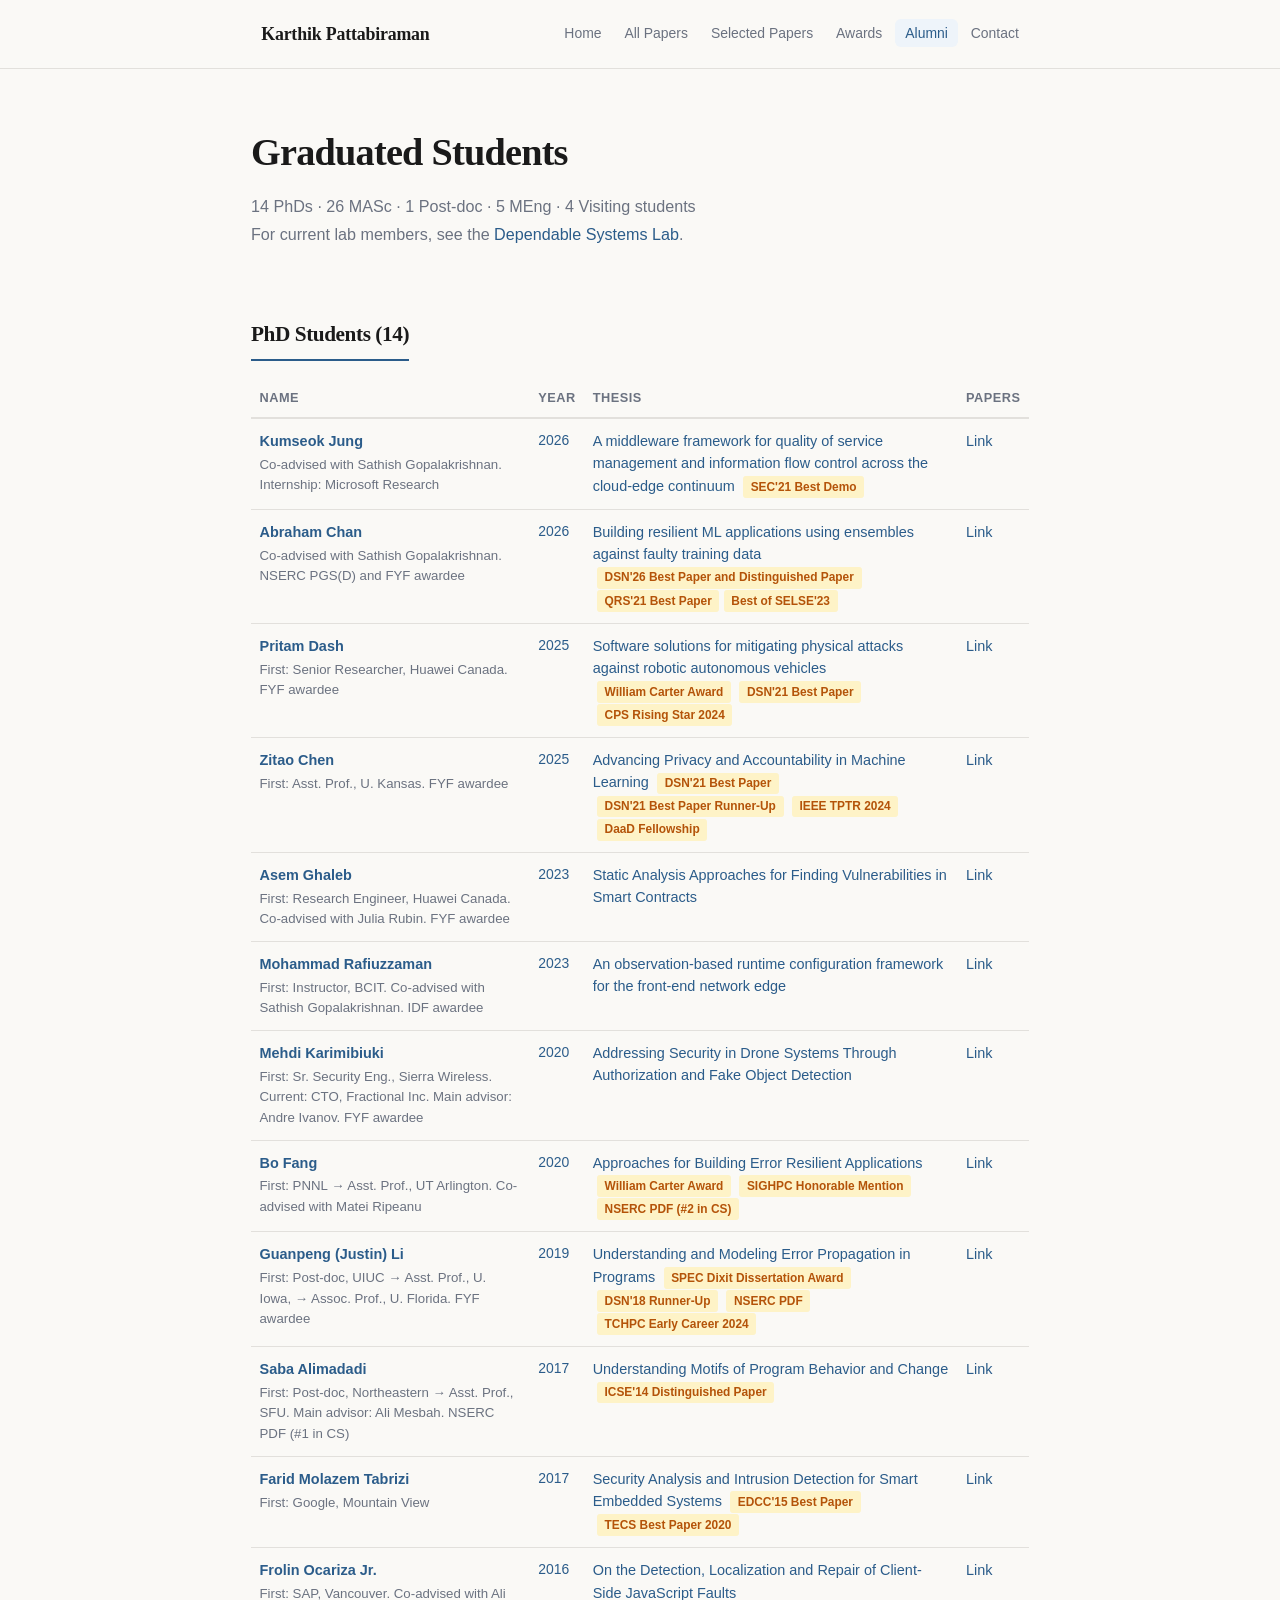
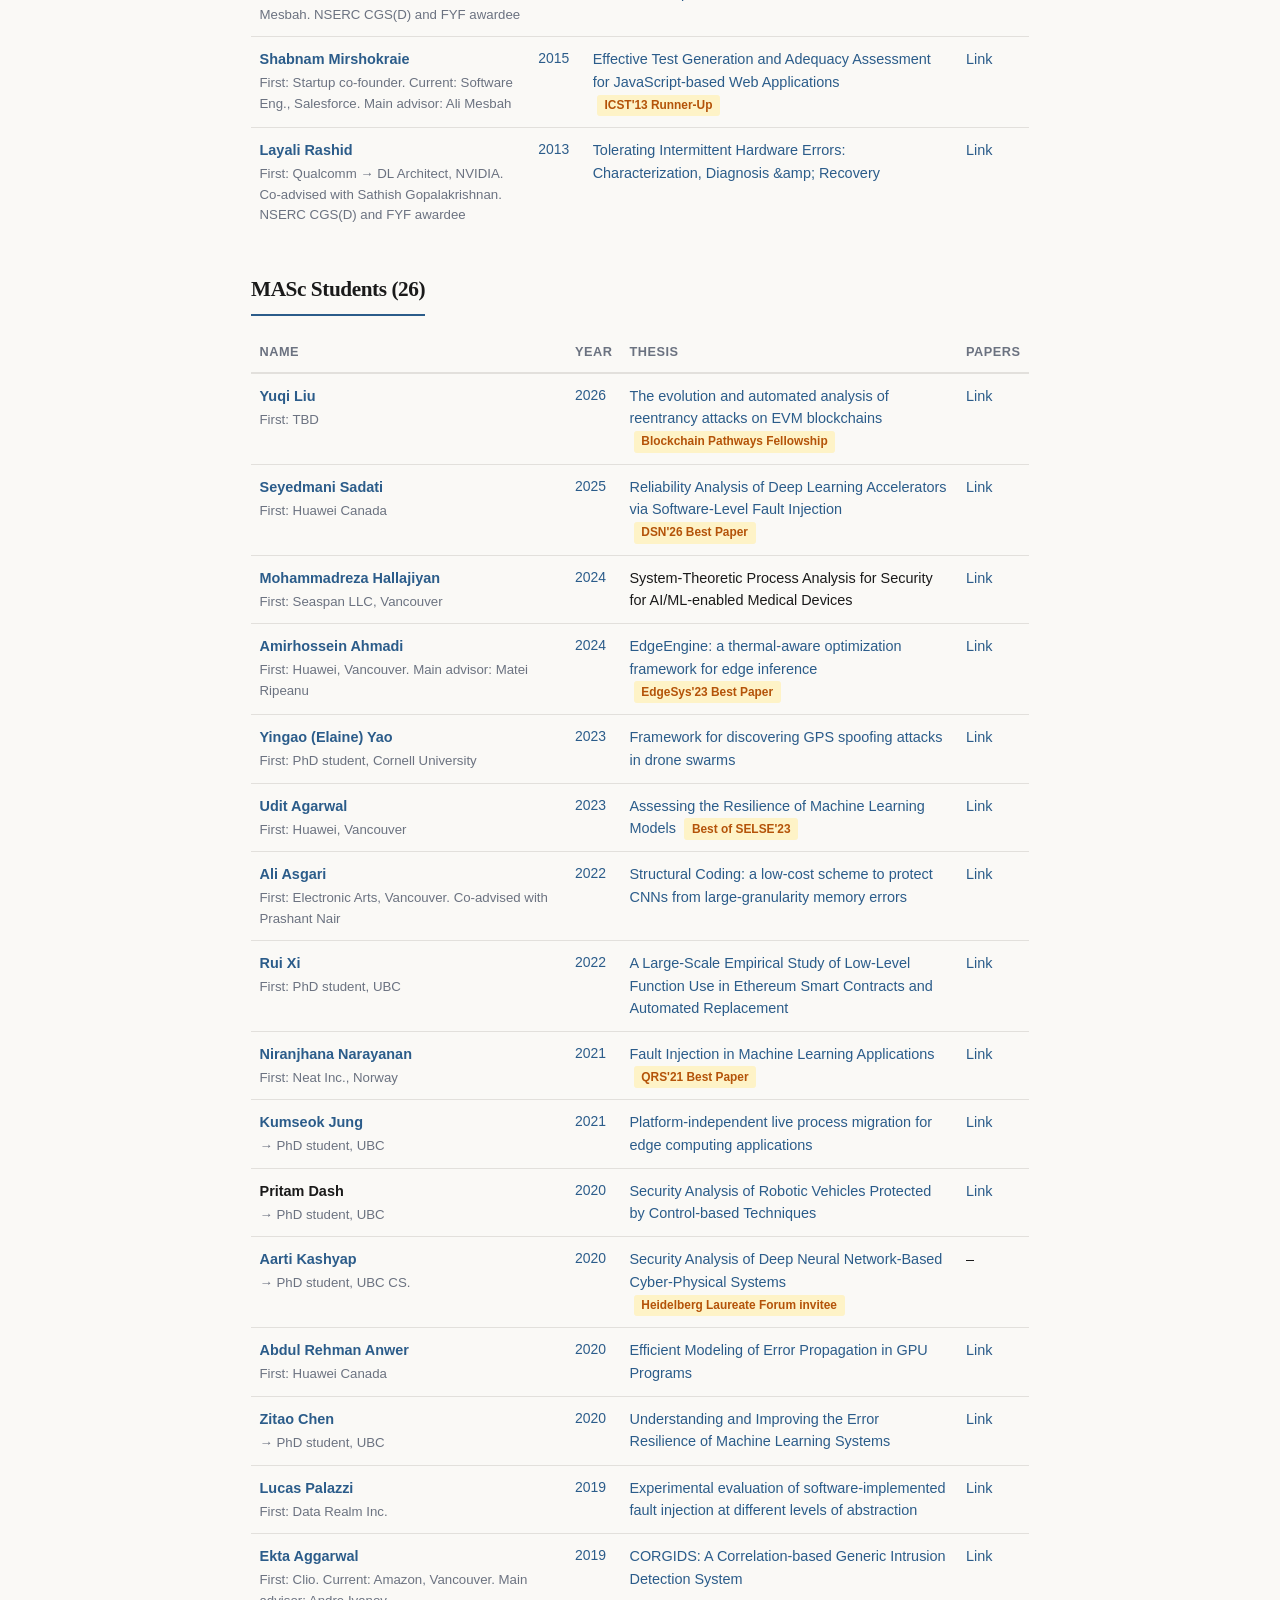
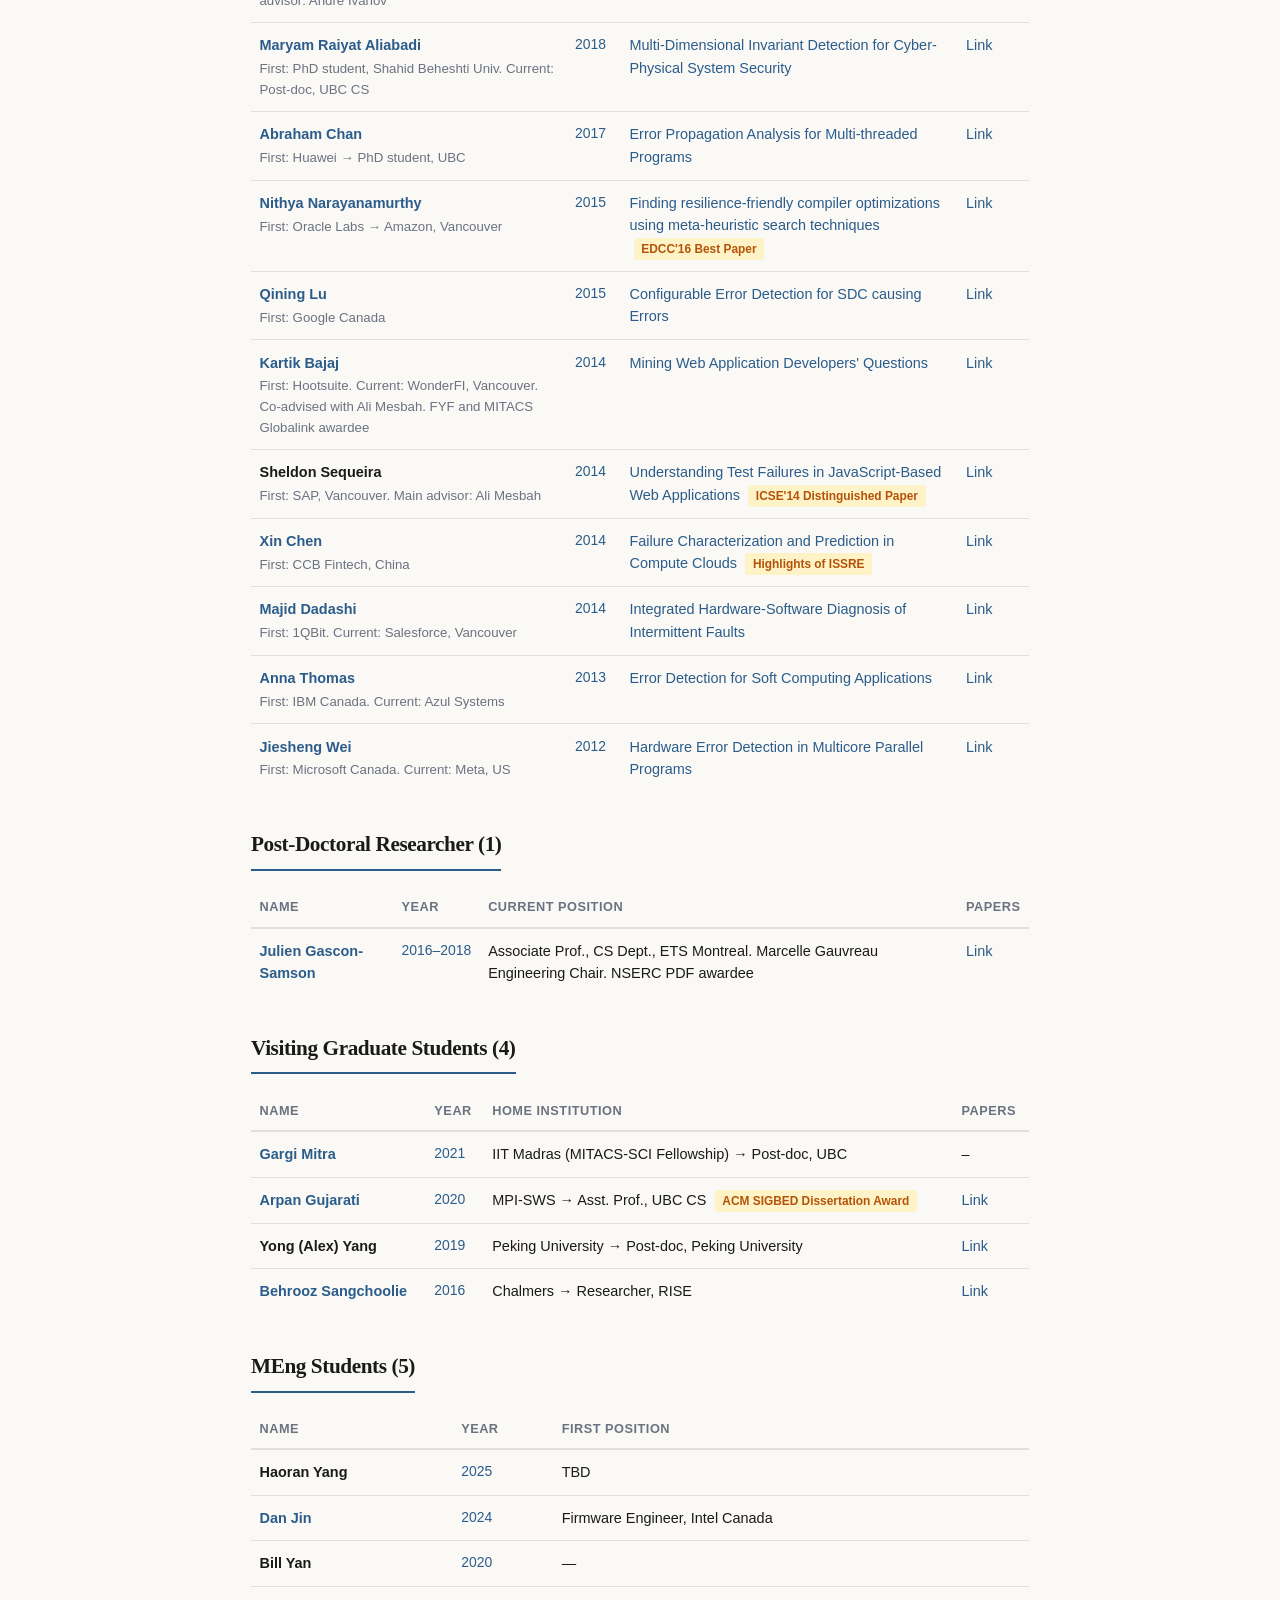
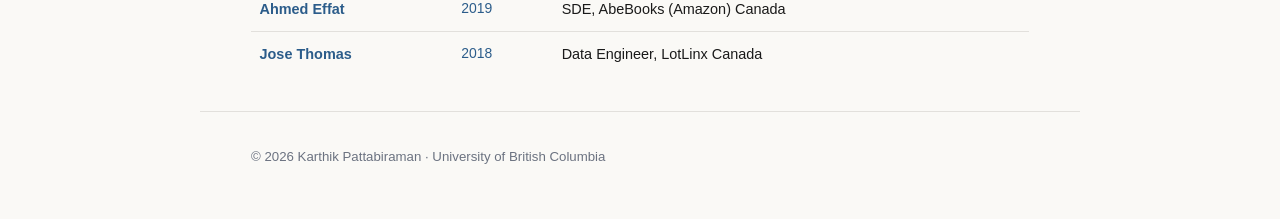
==== alumni.html @ e3fe1900 "Added DSN'26 distinguished paper award" ====
<!DOCTYPE html>

<html lang="en">
<head><meta http-equiv="Content-Type" content="text/html; charset=UTF-8">
<meta name="viewport" content="width=device-width, initial-scale=1.0">
<title>Alumni — Karthik Pattabiraman</title>
<link rel="preconnect" href="https://fonts.googleapis.com/">
<link rel="preconnect" href="https://fonts.gstatic.com/" crossorigin="">
<link href="./publications_files/css2" rel="stylesheet">
<link rel="stylesheet" href="./publications_files/style.css">
</head>

<body>

<nav>
  <div class="nav-inner">
    <a href="index.html" class="nav-name">Karthik Pattabiraman</a>
    <ul>
      <li><a href="index.html">Home</a></li>
      <li><a href="publications.html">All Papers</a></li>
      <li><a href="selected-papers.html">Selected Papers</a></li>
      <li><a href="awards.html">Awards</a></li>
      <li><a href="alumni.html" class="active">Alumni</a></li>
      <li><a href="index.html#contact">Contact</a></li>
    </ul>
  </div>
</nav>

<section>
  <h1 class="page-title">Graduated Students</h1>
  <p class="page-subtitle">
    14 PhDs &middot; 26 MASc &middot; 1 Post-doc &middot; 5 MEng &middot; 4 Visiting students<br>
    For current lab members, see the <a href="https://blogs.ubc.ca/dependablesystemslab/people/">Dependable Systems Lab</a>.
  </p>

  <h2 class="sub-section-title">PhD Students (14)</h2>
  <table class="alumni-table">
    <thead><tr><th>Name</th><th>Year</th><th>Thesis</th><th>Papers</th></tr></thead>
    <tbody>
      <tr><td><span class="alumni-name"><a href="https://jungkumseok.com/">Kumseok Jung</a></span><div class="first-pos">Co-advised with Sathish Gopalakrishnan. Internship: Microsoft Research</div></td><td class="degree-cell">2026</td><td> <a href="https://open.library.ubc.ca/soa/cIRcle/collections/ubctheses/24/items/1.0451974">A middleware framework for quality of service management and information flow control across the cloud-edge continuum</a> <span class="award-badge">SEC'21 Best Demo</span> </td><td><a href="https://blogs.ubc.ca/dependablesystemslab/tag/kumseok/">Link</a></td></tr>
      <tr><td><span class="alumni-name"><a href="https://people.ece.ubc.ca/abrahamc/">Abraham Chan</a></span><div class="first-pos">Co-advised with Sathish Gopalakrishnan. NSERC PGS(D) and FYF awardee</div></td><td class="degree-cell">2026</td><td><a href="https://open.library.ubc.ca/soa/cIRcle/collections/ubctheses/24/items/1.0451918">Building resilient ML applications using ensembles against faulty training data</a> <span class="award-badge">DSN'26 Best Paper and Distinguished Paper</span><span class="award-badge">QRS'21 Best Paper</span><span class="award-badge">Best of SELSE'23</span></td><td><a href="https://blogs.ubc.ca/dependablesystemslab/tag/abraham/">Link</a></td></tr>
      <tr><td><span class="alumni-name"><a href="https://dashpritam.github.io/">Pritam Dash</a></span><div class="first-pos">First: Senior Researcher, Huawei Canada. FYF awardee</div></td><td class="degree-cell">2025</td><td><a href="https://open.library.ubc.ca/soa/cIRcle/collections/ubctheses/24/items/1.0450872">Software solutions for mitigating physical attacks against robotic autonomous vehicles</a> <span class="award-badge">William Carter Award</span> <span class="award-badge">DSN'21 Best Paper</span> <span class="award-badge">CPS Rising Star 2024</span></td><td><a href="https://blogs.ubc.ca/dependablesystemslab/tag/pritam/">Link</a></td></tr>
      <tr><td><span class="alumni-name"><a href="https://people.ece.ubc.ca/zitaoc/">Zitao Chen</a></span><div class="first-pos">First: Asst. Prof., U. Kansas. FYF awardee</div></td><td class="degree-cell">2025</td><td><a href="https://open.library.ubc.ca/soa/cIRcle/collections/ubctheses/24/items/1.0450322">Advancing Privacy and Accountability in Machine Learning</a> <span class="award-badge">DSN'21 Best Paper</span><span class="award-badge">DSN'21 Best Paper Runner-Up</span> <span class="award-badge">IEEE TPTR 2024</span> <span class="award-badge">DaaD Fellowship</span></td><td><a href="https://blogs.ubc.ca/dependablesystemslab/tag/zitao/">Link</a></td></tr>
      <tr><td><span class="alumni-name"><a href="https://www.asemghaleb.com/">Asem Ghaleb</a></span><div class="first-pos">First: Research Engineer, Huawei Canada. Co-advised with Julia Rubin. FYF awardee</div></td><td class="degree-cell">2023</td><td><a href="http://hdl.handle.net/2429/85462">Static Analysis Approaches for Finding Vulnerabilities in Smart Contracts</a></td><td><a href="https://blogs.ubc.ca/dependablesystemslab/tag/asem/">Link</a></td></tr>
      <tr><td><span class="alumni-name"><a href="https://www.linkedin.com/in/rafiuzzaman-06/">Mohammad Rafiuzzaman</a></span><div class="first-pos">First: Instructor, BCIT. Co-advised with Sathish Gopalakrishnan. IDF awardee</div></td><td class="degree-cell">2023</td><td><a href="http://hdl.handle.net/2429/84236">An observation-based runtime configuration framework for the front-end network edge</a></td><td><a href="https://blogs.ubc.ca/dependablesystemslab/tag/rafi/">Link</a></td></tr>
      <tr><td><span class="alumni-name"><a href="https://blogs.ubc.ca/mehdi/">Mehdi Karimibiuki</a></span><div class="first-pos">First: Sr. Security Eng., Sierra Wireless. Current: CTO, Fractional Inc. Main advisor: Andre Ivanov. FYF awardee</div></td><td class="degree-cell">2020</td><td><a href="http://hdl.handle.net/2429/74291">Addressing Security in Drone Systems Through Authorization and Fake Object Detection</a></td><td><a href="https://blogs.ubc.ca/dependablesystemslab/tag/mehdi/">Link</a></td></tr>
      <tr><td><span class="alumni-name"><a href="https://flyree.github.io/">Bo Fang</a></span><div class="first-pos">First: PNNL &rarr; Asst. Prof., UT Arlington. Co-advised with Matei Ripeanu</div></td><td class="degree-cell">2020</td><td><a href="http://hdl.handle.net/2429/73711">Approaches for Building Error Resilient Applications</a> <span class="award-badge">William Carter Award</span> <span class="award-badge">SIGHPC Honorable Mention</span> <span class="award-badge">NSERC PDF (#2 in CS)</span></td><td><a href="https://blogs.ubc.ca/dependablesystemslab/tag/Bo/">Link</a></td></tr>
      <tr><td><span class="alumni-name"><a href="https://www.ece.ufl.edu/people/faculty/guanpeng-li/">Guanpeng (Justin) Li</a></span><div class="first-pos">First: Post-doc, UIUC &rarr; Asst. Prof., U. Iowa, &rarr; Assoc. Prof., U. Florida. FYF awardee</div></td><td class="degree-cell">2019</td><td><a href="https://open.library.ubc.ca/cIRcle/collections/ubctheses/24/items/1.0376650">Understanding and Modeling Error Propagation in Programs</a> <span class="award-badge">SPEC Dixit Dissertation Award</span> <span class="award-badge">DSN'18 Runner-Up</span> <span class="award-badge">NSERC PDF</span> <span class="award-badge">TCHPC Early Career 2024</span></td><td><a href="https://blogs.ubc.ca/dependablesystemslab/tag/justin/">Link</a></td></tr>
      <tr><td><span class="alumni-name"><a href="https://www.sfu.ca/computing/people/faculty/sabaalimadadi.html">Saba Alimadadi</a></span><div class="first-pos">First: Post-doc, Northeastern &rarr; Asst. Prof., SFU. Main advisor: Ali Mesbah. NSERC PDF (#1 in CS)</div></td><td class="degree-cell">2017</td><td><a href="https://open.library.ubc.ca/cIRcle/collections/ubctheses/24/items/1.0357369">Understanding Motifs of Program Behavior and Change</a> <span class="award-badge">ICSE'14 Distinguished Paper</span></td><td><a href="https://blogs.ubc.ca/dependablesystemslab/tag/Saba/">Link</a></td></tr>
      <tr><td><span class="alumni-name"><a href="http://www.ece.ubc.ca/~faridm/">Farid Molazem Tabrizi</a></span><div class="first-pos">First: Google, Mountain View</div></td><td class="degree-cell">2017</td><td><a href="https://open.library.ubc.ca/cIRcle/collections/ubctheses/24/items/1.0357148">Security Analysis and Intrusion Detection for Smart Embedded Systems</a> <span class="award-badge">EDCC'15 Best Paper</span> <span class="award-badge">TECS Best Paper 2020</span></td><td><a href="https://blogs.ubc.ca/dependablesystemslab/tag/Farid/">Link</a></td></tr>
      <tr><td><span class="alumni-name"><a href="http://www.ece.ubc.ca/~frolino/">Frolin Ocariza Jr.</a></span><div class="first-pos">First: SAP, Vancouver. Co-advised with Ali Mesbah. NSERC CGS(D) and FYF awardee</div></td><td class="degree-cell">2016</td><td><a href="https://open.library.ubc.ca/cIRcle/collections/ubctheses/24/items/1.0319058">On the Detection, Localization and Repair of Client-Side JavaScript Faults</a></td><td><a href="https://blogs.ubc.ca/dependablesystemslab/tag/Frolin/">Link</a></td></tr>
      <tr><td><span class="alumni-name"><a href="http://www.ece.ubc.ca/~shabnamm/">Shabnam Mirshokraie</a></span><div class="first-pos">First: Startup co-founder. Current: Software Eng., Salesforce. Main advisor: Ali Mesbah</div></td><td class="degree-cell">2015</td><td><a href="https://open.library.ubc.ca/cIRcle/collections/ubctheses/24/items/1.0167728">Effective Test Generation and Adequacy Assessment for JavaScript-based Web Applications</a> <span class="award-badge">ICST'13 Runner-Up</span></td><td><a href="https://blogs.ubc.ca/dependablesystemslab/tag/Shabnam/">Link</a></td></tr>
      <tr><td><span class="alumni-name"><a href="https://blogs.ubc.ca/lrashid/">Layali Rashid</a></span><div class="first-pos">First: Qualcomm &rarr; DL Architect, NVIDIA. Co-advised with Sathish Gopalakrishnan. NSERC CGS(D) and FYF awardee</div></td><td class="degree-cell">2013</td><td><a href="https://circle.ubc.ca/handle/2429/44307">Tolerating Intermittent Hardware Errors: Characterization, Diagnosis &amp;amp; Recovery</a></td><td><a href="https://blogs.ubc.ca/dependablesystemslab/tag/layali/">Link</a></td></tr>
    </tbody>
  </table>

  <h2 class="sub-section-title">MASc Students (26)</h2>
  <table class="alumni-table">
    <thead><tr><th>Name</th><th>Year</th><th>Thesis</th><th>Papers</th></tr></thead>
    <tbody>
      <tr><td><span class="alumni-name"><a href="https://ca.linkedin.com/in/yuqiliu617">Yuqi Liu</a></span><div class="first-pos">First: TBD</div></td><td class="degree-cell">2026</td><td><a href="https://open.library.ubc.ca/soa/cIRcle/collections/ubctheses/24/items/1.0452078">The evolution and automated analysis of reentrancy attacks on EVM blockchains</a><span class="award-badge">Blockchain Pathways Fellowship</span></td> <td><a href="https://blogs.ubc.ca/dependablesystemslab/tag/yuqi/">Link</a></td></tr>
      <tr><td><span class="alumni-name"><a href="https://www.linkedin.com/in/mani-sadati/">Seyedmani Sadati</a></span><div class="first-pos">First: Huawei Canada</div></td><td class="degree-cell">2025</td><td><a href="https://open.library.ubc.ca/soa/cIRcle/collections/ubctheses/24/items/1.0451035">Reliability Analysis of Deep Learning Accelerators via Software-Level Fault Injection</a><span class="award-badge">DSN'26 Best Paper</span></td><td><a href="https://blogs.ubc.ca/dependablesystemslab/tag/mani/">Link</a></td></tr>
      <tr><td><span class="alumni-name"><a href="https://people.ece.ubc.ca/hallaj/">Mohammadreza Hallajiyan</a></span><div class="first-pos">First: Seaspan LLC, Vancouver</div></td><td class="degree-cell">2024</td><td>System-Theoretic Process Analysis for Security for AI/ML-enabled Medical Devices</td><td><a href="https://blogs.ubc.ca/dependablesystemslab/tag/Mohammadreza/">Link</a></td></tr>
      <tr><td><span class="alumni-name"><a href="https://www.linkedin.com/in/amirhmi1377/">Amirhossein Ahmadi</a></span><div class="first-pos">First: Huawei, Vancouver. Main advisor: Matei Ripeanu</div></td><td class="degree-cell">2024</td><td><a href="https://open.library.ubc.ca/soa/cIRcle/collections/ubctheses/24/items/1.0441533">EdgeEngine: a thermal-aware optimization framework for edge inference</a> <span class="award-badge">EdgeSys'23 Best Paper</span></td><td><a href="https://blogs.ubc.ca/dependablesystemslab/tag/amir/">Link</a></td></tr>
      <tr><td><span class="alumni-name"><a href="https://elaineyao.github.io/">Yingao (Elaine) Yao</a></span><div class="first-pos">First: PhD student, Cornell University</div></td><td class="degree-cell">2023</td><td><a href="https://open.library.ubc.ca/soa/cIRcle/collections/ubctheses/24/items/1.0438284">Framework for discovering GPS spoofing attacks in drone swarms</a></td><td><a href="https://blogs.ubc.ca/dependablesystemslab/tag/elaine/">Link</a></td></tr>
      <tr><td><span class="alumni-name"><a href="https://uditagarwal.in/">Udit Agarwal</a></span><div class="first-pos">First: Huawei, Vancouver</div></td><td class="degree-cell">2023</td><td><a href="https://open.library.ubc.ca/soa/cIRcle/collections/ubctheses/24/items/1.0435699">Assessing the Resilience of Machine Learning Models</a> <span class="award-badge">Best of SELSE'23</span></td><td><a href="https://blogs.ubc.ca/dependablesystemslab/tag/udit/">Link</a></td></tr>
      <tr><td><span class="alumni-name"><a href="https://www.linkedin.com/in/ali-asgari-51981884/">Ali Asgari</a></span><div class="first-pos">First: Electronic Arts, Vancouver. Co-advised with Prashant Nair</div></td><td class="degree-cell">2022</td><td><a href="http://hdl.handle.net/2429/83530">Structural Coding: a low-cost scheme to protect CNNs from large-granularity memory errors</a></td><td><a href="https://blogs.ubc.ca/dependablesystemslab/tag/ali/">Link</a></td></tr>
      <tr><td><span class="alumni-name"><a href="https://blockchain.ubc.ca/people/rui-xi">Rui Xi</a></span><div class="first-pos">First: PhD student, UBC</div></td><td class="degree-cell">2022</td><td><a href="https://open.library.ubc.ca/soa/cIRcle/collections/ubctheses/24/items/1.0416021">A Large-Scale Empirical Study of Low-Level Function Use in Ethereum Smart Contracts and Automated Replacement</a></td><td><a href="https://blogs.ubc.ca/dependablesystemslab/tag/rui/">Link</a></td></tr>
      <tr><td><span class="alumni-name"><a href="https://www.linkedin.com/in/niranjhana-narayanan-8742b2137/">Niranjhana Narayanan</a></span><div class="first-pos">First: Neat Inc., Norway</div></td><td class="degree-cell">2021</td><td><a href="http://hdl.handle.net/2429/77963">Fault Injection in Machine Learning Applications</a> <span class="award-badge">QRS'21 Best Paper</span></td><td><a href="https://blogs.ubc.ca/dependablesystemslab/tag/Niranjhana/">Link</a></td></tr>
      <tr><td><span class="alumni-name"><a href="https://jungkumseok.com/">Kumseok Jung</a></span><div class="first-pos">&rarr; PhD student, UBC</div></td><td class="degree-cell">2021</td><td><a href="https://open.library.ubc.ca/cIRcle/collections/ubctheses/24/items/1.0395872">Platform-independent live process migration for edge computing applications</a></td><td><a href="https://blogs.ubc.ca/dependablesystemslab/tag/kumseok/">Link</a></td></tr>
      <tr><td><span class="alumni-name">Pritam Dash</span><div class="first-pos">&rarr; PhD student, UBC</div></td><td class="degree-cell">2020</td><td><a href="http://hdl.handle.net/2429/75745">Security Analysis of Robotic Vehicles Protected by Control-based Techniques</a></td><td><a href="https://blogs.ubc.ca/dependablesystemslab/tag/pritam/">Link</a></td></tr>
      <tr><td><span class="alumni-name"><a href="https://www.linkedin.com/in/aarti-kashyap-545b401a2/">Aarti Kashyap</a></span><div class="first-pos">&rarr; PhD student, UBC CS. </div></td><td class="degree-cell">2020</td><td><a href="http://hdl.handle.net/2429/75393">Security Analysis of Deep Neural Network-Based Cyber-Physical Systems</a><span class="award-badge">Heidelberg Laureate Forum invitee</span></td><td>&ndash;</td></tr>
      <tr><td><span class="alumni-name"><a href="https://www.linkedin.com/in/abanwer/">Abdul Rehman Anwer</a></span><div class="first-pos">First: Huawei Canada</div></td><td class="degree-cell">2020</td><td><a href="http://hdl.handle.net/2429/74708">Efficient Modeling of Error Propagation in GPU Programs</a></td><td><a href="https://blogs.ubc.ca/dependablesystemslab/tag/Abdul/">Link</a></td></tr>
      <tr><td><span class="alumni-name"><a href="https://www.linkedin.com/in/zitao-chen-73b81399/">Zitao Chen</a></span><div class="first-pos">&rarr; PhD student, UBC</div></td><td class="degree-cell">2020</td><td><a href="https://open.library.ubc.ca/cIRcle/collections/ubctheses/24/items/1.0389875">Understanding and Improving the Error Resilience of Machine Learning Systems</a></td><td><a href="https://blogs.ubc.ca/dependablesystemslab/tag/zitao/">Link</a></td></tr>
      <tr><td><span class="alumni-name"><a href="https://www.linkedin.com/in/lucas-palazzi-41b3381a1/">Lucas Palazzi</a></span><div class="first-pos">First: Data Realm Inc.</div></td><td class="degree-cell">2019</td><td><a href="http://hdl.handle.net/2429/71948">Experimental evaluation of software-implemented fault injection at different levels of abstraction</a></td><td><a href="https://blogs.ubc.ca/dependablesystemslab/tag/Lucas/">Link</a></td></tr>
      <tr><td><span class="alumni-name"><a href="https://www.linkedin.com/in/ekta-aggarwal-b066855b/">Ekta Aggarwal</a></span><div class="first-pos">First: Clio. Current: Amazon, Vancouver. Main advisor: Andre Ivanov</div></td><td class="degree-cell">2019</td><td><a href="http://hdl.handle.net/2429/69740">CORGIDS: A Correlation-based Generic Intrusion Detection System</a></td><td><a href="https://blogs.ubc.ca/dependablesystemslab/tag/ekta/">Link</a></td></tr>
      <tr><td><span class="alumni-name"><a href="https://www.linkedin.com/in/maryamraiyataliabadi">Maryam Raiyat Aliabadi</a></span><div class="first-pos">First: PhD student, Shahid Beheshti Univ. Current: Post-doc, UBC CS</div></td><td class="degree-cell">2018</td><td><a href="http://hdl.handle.net/2429/65643">Multi-Dimensional Invariant Detection for Cyber-Physical System Security</a></td><td><a href="https://blogs.ubc.ca/dependablesystemslab/tag/Maryam/">Link</a></td></tr>
      <tr><td><span class="alumni-name"><a href="https://people.ece.ubc.ca/abrahamc/">Abraham Chan</a></span><div class="first-pos">First: Huawei &rarr; PhD student, UBC</div></td><td class="degree-cell">2017</td><td><a href="https://open.library.ubc.ca/cIRcle/collections/ubctheses/24/items/1.0354487">Error Propagation Analysis for Multi-threaded Programs</a></td><td><a href="https://blogs.ubc.ca/dependablesystemslab/tag/abraham/">Link</a></td></tr>
      <tr><td><span class="alumni-name"><a href="https://www.linkedin.com/in/nithyanarayanamurthy/">Nithya Narayanamurthy</a></span><div class="first-pos">First: Oracle Labs &rarr; Amazon, Vancouver</div></td><td class="degree-cell">2015</td><td><a href="https://circle.ubc.ca/handle/2429/54951">Finding resilience-friendly compiler optimizations using meta-heuristic search techniques</a> <span class="award-badge">EDCC'16 Best Paper</span></td><td><a href="https://blogs.ubc.ca/dependablesystemslab/tag/Nithya/">Link</a></td></tr>
      <tr><td><span class="alumni-name"><a href="https://www.linkedin.com/pub/qining-lu/44/102/864">Qining Lu</a></span><div class="first-pos">First: Google Canada</div></td><td class="degree-cell">2015</td><td><a href="https://circle.ubc.ca/handle/2429/52144">Configurable Error Detection for SDC causing Errors</a></td><td><a href="https://blogs.ubc.ca/dependablesystemslab/tag/Qining/">Link</a></td></tr>
      <tr><td><span class="alumni-name"><a href="http://ece.ubc.ca/~kbajaj/">Kartik Bajaj</a></span><div class="first-pos">First: Hootsuite. Current: WonderFI, Vancouver. Co-advised with Ali Mesbah. FYF and MITACS Globalink awardee</div></td><td class="degree-cell">2014</td><td><a href="https://circle.ubc.ca/handle/2429/51459">Mining Web Application Developers&#x27; Questions</a></td><td><a href="https://blogs.ubc.ca/dependablesystemslab/tag/kartik/">Link</a></td></tr>
      <tr><td><span class="alumni-name">Sheldon Sequeira</span><div class="first-pos">First: SAP, Vancouver. Main advisor: Ali Mesbah</div></td><td class="degree-cell">2014</td><td><a href="https://circle.ubc.ca/bitstream/handle/2429/50814/ubc_2014_november_sequeira_sheldon.pdf">Understanding Test Failures in JavaScript-Based Web Applications</a> <span class="award-badge">ICSE'14 Distinguished Paper</span></td><td><a href="https://blogs.ubc.ca/dependablesystemslab/tag/Sheldon/">Link</a></td></tr>
      <tr><td><span class="alumni-name"><a href="https://www.linkedin.com/pub/xin-chen/48/220/a0">Xin Chen</a></span><div class="first-pos">First: CCB Fintech, China</div></td><td class="degree-cell">2014</td><td><a href="http://hdl.handle.net/2429/50871">Failure Characterization and Prediction in Compute Clouds</a> <span class="award-badge">Highlights of ISSRE</span></td><td><a href="https://blogs.ubc.ca/dependablesystemslab/tag/Xin/">Link</a></td></tr>
      <tr><td><span class="alumni-name"><a href="https://www.linkedin.com/in/mdadashi">Majid Dadashi</a></span><div class="first-pos">First: 1QBit. Current: Salesforce, Vancouver</div></td><td class="degree-cell">2014</td><td><a href="https://circle.ubc.ca/handle/2429/50059">Integrated Hardware-Software Diagnosis of Intermittent Faults</a></td><td><a href="https://blogs.ubc.ca/dependablesystemslab/tag/Majid/">Link</a></td></tr>
      <tr><td><span class="alumni-name"><a href="http://www.linkedin.com/in/annamariathomas">Anna Thomas</a></span><div class="first-pos">First: IBM Canada. Current: Azul Systems</div></td><td class="degree-cell">2013</td><td><a href="https://circle.ubc.ca/handle/2429/44811">Error Detection for Soft Computing Applications</a></td><td><a href="https://blogs.ubc.ca/dependablesystemslab/tag/Anna/">Link</a></td></tr>
      <tr><td><span class="alumni-name"><a href="http://www.ece.ubc.ca/~jwei/">Jiesheng Wei</a></span><div class="first-pos">First: Microsoft Canada. Current: Meta, US</div></td><td class="degree-cell">2012</td><td><a href="https://circle.ubc.ca/handle/2429/42961">Hardware Error Detection in Multicore Parallel Programs</a></td><td><a href="https://blogs.ubc.ca/dependablesystemslab/tag/Jiesheng/">Link</a></td></tr>
    </tbody>
  </table>

  <h2 class="sub-section-title">Post-Doctoral Researcher (1)</h2>
  <table class="alumni-table">
    <thead><tr><th>Name</th><th>Year</th><th>Current Position</th><th>Papers</th></tr></thead>
    <tbody>
      <tr><td><span class="alumni-name"><a href="http://juliengs.com/">Julien Gascon-Samson</a></span></td><td class="degree-cell">2016&ndash;2018</td><td>Associate Prof., CS Dept., ETS Montreal. Marcelle Gauvreau Engineering Chair. NSERC PDF awardee</td><td><a href="https://blogs.ubc.ca/dependablesystemslab/tag/Julien/">Link</a></td></tr>
    </tbody>
  </table>

  <h2 class="sub-section-title">Visiting Graduate Students (4)</h2>
  <table class="alumni-table">
    <thead><tr><th>Name</th><th>Year</th><th>Home Institution</th><th>Papers</th></tr></thead>
    <tbody>
      <tr><td><span class="alumni-name"><a href="https://www.linkedin.com/in/gargimitraiitm/">Gargi Mitra</a></span></td><td class="degree-cell">2021</td><td>IIT Madras (MITACS-SCI Fellowship) &rarr; Post-doc, UBC</td><td>&ndash;</td></tr>
      <tr><td><span class="alumni-name"><a href="https://arpangujarati.github.io/">Arpan Gujarati</a></span></td><td class="degree-cell">2020</td><td>MPI-SWS &rarr; Asst. Prof., UBC CS <span class="award-badge">ACM SIGBED Dissertation Award</span></td><td><a href="https://blogs.ubc.ca/dependablesystemslab/tag/Arpan/">Link</a></td></tr>
      <tr><td><span class="alumni-name">Yong (Alex) Yang</span></td><td class="degree-cell">2019</td><td>Peking University &rarr; Post-doc, Peking University</td><td><a href="https://blogs.ubc.ca/dependablesystemslab/tag/Alex/">Link</a></td></tr>
      <tr><td><span class="alumni-name"><a href="https://www.chalmers.se/en/staff/Pages/behrooz-sangchoolie.aspx">Behrooz Sangchoolie</a></span></td><td class="degree-cell">2016</td><td>Chalmers &rarr; Researcher, RISE</td><td><a href="https://blogs.ubc.ca/dependablesystemslab/tag/Behrooz/">Link</a></td></tr>
    </tbody>
  </table>

  <h2 class="sub-section-title">MEng Students (5)</h2>
  <table class="alumni-table">
    <thead><tr><th>Name</th><th>Year</th><th>First Position</th><th></th></tr></thead>
    <tbody>
      <tr><td><span class="alumni-name">Haoran Yang</span></td><td class="degree-cell">2025</td><td>TBD</td><td></td></tr>
      <tr><td><span class="alumni-name"><a href="https://www.linkedin.com/in/dysjin/">Dan Jin</a></span></td><td class="degree-cell">2024</td><td>Firmware Engineer, Intel Canada</td><td></td></tr>
      <tr><td><span class="alumni-name">Bill Yan</span></td><td class="degree-cell">2020</td><td>&mdash;</td><td></td></tr>
      <tr><td><span class="alumni-name"><a href="https://www.linkedin.com/in/ahmed-effat/">Ahmed Effat</a></span></td><td class="degree-cell">2019</td><td>SDE, AbeBooks (Amazon) Canada</td><td></td></tr>
      <tr><td><span class="alumni-name"><a href="https://www.linkedin.com/in/josekidengan/">Jose Thomas</a></span></td><td class="degree-cell">2018</td><td>Data Engineer, LotLinx Canada</td><td></td></tr>
    </tbody>
  </table>

</section>

<footer>&copy; 2026 Karthik Pattabiraman &middot; University of British Columbia</footer>
</body>
</html>
---- publications_files/style.css ----
:root {
  --ink: #1a1a1a; --paper: #faf9f6; --accent: #2b5c8a; --accent-light: #3a7bc8;
  --muted: #6b7280; --border: #e2e0dc; --card-bg: #ffffff; --highlight: #eef4fa;
  --serif: 'Source Serif 4', Georgia, serif;
  --sans: 'DM Sans', -apple-system, sans-serif;
  --max-w: 880px; --side-pad: clamp(1.25rem, 5vw, 3rem);
}
*,*::before,*::after{margin:0;padding:0;box-sizing:border-box}
html{scroll-behavior:smooth;font-size:17px}
body{font-family:var(--sans);color:var(--ink);background:var(--paper);line-height:1.7;-webkit-font-smoothing:antialiased}
a{color:var(--accent);text-decoration:none}

/* NAV */
nav{position:sticky;top:0;z-index:100;background:rgba(250,249,246,.92);backdrop-filter:blur(12px);-webkit-backdrop-filter:blur(12px);border-bottom:1px solid var(--border)}
nav .nav-inner{max-width:var(--max-w);margin:0 auto;padding:.75rem var(--side-pad);display:flex;align-items:center;justify-content:space-between;gap:1rem}
nav .nav-name{font-family:var(--serif);font-weight:600;font-size:1.05rem;color:var(--ink);text-decoration:none;letter-spacing:-.01em}
nav ul{list-style:none;display:flex;gap:.15rem;flex-wrap:wrap}
nav a{text-decoration:none;color:var(--muted);font-size:.82rem;font-weight:500;padding:.35rem .6rem;border-radius:6px;transition:color .2s,background .2s}
nav a:hover{color:var(--accent);background:var(--highlight)}
nav a.active{color:var(--accent);background:var(--highlight)}

/* SECTIONS */
section{max-width:var(--max-w);margin:0 auto;padding:3rem var(--side-pad) 2rem}
section+section{padding-top:1rem}
.section-rule{border:none;border-top:1px solid var(--border);max-width:var(--max-w);margin:0 auto}
h2.section-title{font-family:var(--serif);font-weight:700;font-size:1.35rem;letter-spacing:-.02em;margin-bottom:1.25rem;color:var(--ink)}

/* HERO */
.hero{padding-top:4rem;padding-bottom:2.5rem;display:grid;grid-template-columns:1fr;gap:2rem}
.hero-top{display:flex;gap:2rem;align-items:flex-start}
.hero-photo{width:180px;height:180px;border-radius:12px;object-fit:cover;object-position:center top;flex-shrink:0;border:3px solid var(--border);box-shadow:0 2px 12px rgba(0,0,0,.08)}
.hero-text h1{font-family:var(--serif);font-size:clamp(2rem,5vw,2.75rem);font-weight:700;letter-spacing:-.03em;line-height:1.2;margin-bottom:.35rem}
.hero-text .subtitle{font-size:1.05rem;color:var(--muted);margin-bottom:1.5rem;line-height:1.5}
.hero-text .subtitle a{color:var(--accent);text-decoration:none;border-bottom:1px solid transparent;transition:border-color .2s}
.hero-text .subtitle a:hover{border-color:var(--accent)}
.hero-bio{font-size:.95rem;color:var(--ink);line-height:1.75}
.hero-bio a{color:var(--accent);text-decoration:none;border-bottom:1px solid var(--border);transition:border-color .2s}
.hero-bio a:hover{border-color:var(--accent)}
.hero-links{display:flex;flex-wrap:wrap;gap:.5rem;margin-top:1.25rem}
.hero-links a{display:inline-flex;align-items:center;gap:.35rem;font-size:.82rem;font-weight:500;color:var(--accent);text-decoration:none;padding:.4rem .85rem;border:1px solid var(--border);border-radius:6px;transition:all .2s;background:var(--card-bg)}
.hero-links a:hover{border-color:var(--accent);background:var(--highlight)}
.hero-links a svg{width:14px;height:14px;flex-shrink:0}

/* HIGHLIGHTS */
.highlights{display:grid;grid-template-columns:repeat(auto-fit,minmax(150px,1fr));gap:1rem;margin-bottom:.5rem}
.stat{text-align:center;padding:1.25rem .5rem;border-radius:10px;background:var(--card-bg);border:1px solid var(--border)}
.stat .number{font-family:var(--serif);font-size:1.75rem;font-weight:700;color:var(--accent);line-height:1.2}
.stat .label{font-size:.78rem;color:var(--muted);margin-top:.2rem}

/* THRUSTS */
.thrust-grid{display:grid;grid-template-columns:repeat(auto-fit,minmax(340px,1fr));gap:1rem}
.thrust{background:var(--card-bg);border:1px solid var(--border);border-radius:10px;padding:1.35rem 1.5rem;transition:border-color .25s,box-shadow .25s}
.thrust:hover{border-color:var(--accent-light);box-shadow:0 2px 12px rgba(43,92,138,.08)}
.thrust-icon{font-size:1.35rem;margin-bottom:.5rem}
.thrust h3{font-family:var(--serif);font-size:1.05rem;font-weight:600;margin-bottom:.5rem;letter-spacing:-.01em}
.thrust p{font-size:.85rem;color:var(--muted);line-height:1.65}
.thrust .papers-tag{display:inline-flex;align-items:center;gap:.3rem;margin-top:.75rem;font-size:.75rem;font-weight:500;color:var(--accent);background:var(--highlight);padding:.2rem .6rem;border-radius:4px}

/* PAPERS TABLE */
.papers-table{width:100%;border-collapse:collapse;font-size:.85rem}
.papers-table td{padding:.6rem .5rem;border-bottom:1px solid var(--border);vertical-align:top;line-height:1.6}
.papers-table tr:last-child td{border-bottom:none}
.venue-cell{font-weight:600;color:var(--accent);white-space:nowrap;width:100px;font-size:.8rem}
.papers-table a{color:var(--accent);text-decoration:none;border-bottom:1px solid transparent;transition:border-color .2s}
.papers-table a:hover{border-color:var(--accent)}
.authors{font-size:.78rem;color:var(--muted)}
.award-badge{display:inline-block;font-size:.7rem;font-weight:600;color:#b45309;background:#fef3c7;padding:.1rem .45rem;border-radius:3px;margin-left:.25rem;vertical-align:middle}

/* TABS */
.paper-tabs{display:flex;gap:.25rem;margin-bottom:1rem;flex-wrap:wrap}
.paper-tab{font-size:.82rem;font-weight:500;padding:.4rem .9rem;border-radius:6px;border:1px solid var(--border);background:var(--card-bg);color:var(--muted);cursor:pointer;transition:all .2s}
.paper-tab:hover,.paper-tab.active{color:var(--accent);border-color:var(--accent);background:var(--highlight)}
.paper-category{display:none}
.paper-category.active{display:block}

/* AWARDS */
.awards-list{list-style:none}
.awards-list li{position:relative;padding:.6rem 0 .6rem 1.1rem;font-size:.88rem;line-height:1.6;color:var(--ink);border-bottom:1px solid var(--border)}
.awards-list li:last-child{border-bottom:none}
.awards-list li::before{content:'';position:absolute;left:0;top:.95rem;width:5px;height:5px;border-radius:50%;background:var(--accent)}
.awards-list .year{font-weight:600;color:var(--accent);font-size:.8rem;margin-right:.25rem}

/* SOFTWARE */
.tools-grid{display:grid;grid-template-columns:repeat(auto-fit,minmax(220px,1fr));gap:.75rem}
.tool-card{background:var(--card-bg);border:1px solid var(--border);border-radius:8px;padding:1rem 1.15rem;transition:border-color .2s}
.tool-card:hover{border-color:var(--accent-light)}
.tool-card h4{font-family:var(--sans);font-weight:600;font-size:.88rem;margin-bottom:.3rem}
.tool-card p{font-size:.78rem;color:var(--muted);line-height:1.55}

/* STUDENTS */
.students-note{font-size:.9rem;line-height:1.7;color:var(--ink)}
.students-note a{color:var(--accent);text-decoration:none;border-bottom:1px solid var(--border);transition:border-color .2s}
.students-note a:hover{border-color:var(--accent)}

/* CONTACT */
.contact-grid{display:grid;grid-template-columns:repeat(auto-fit,minmax(250px,1fr));gap:1rem}
.contact-item{display:flex;align-items:flex-start;gap:.75rem;font-size:.88rem}
.contact-item .icon{width:36px;height:36px;border-radius:8px;background:var(--highlight);display:flex;align-items:center;justify-content:center;flex-shrink:0}
.contact-item .icon svg{width:16px;height:16px;color:var(--accent)}
.contact-item .detail-label{font-size:.72rem;font-weight:600;text-transform:uppercase;letter-spacing:.05em;color:var(--muted)}
.contact-item a{color:var(--accent);text-decoration:none}

/* ALUMNI TABLE */
.alumni-table{width:100%;border-collapse:collapse;font-size:.85rem}
.alumni-table th{text-align:left;font-size:.75rem;font-weight:600;text-transform:uppercase;letter-spacing:.04em;color:var(--muted);padding:.5rem .5rem;border-bottom:2px solid var(--border)}
.alumni-table td{padding:.65rem .5rem;border-bottom:1px solid var(--border);vertical-align:top;line-height:1.55}
.alumni-table tr:last-child td{border-bottom:none}
.alumni-table a{color:var(--accent);text-decoration:none;border-bottom:1px solid transparent;transition:border-color .2s}
.alumni-table a:hover{border-color:var(--accent)}
.alumni-name{font-weight:600}
.first-pos{font-size:.78rem;color:var(--muted);margin-top:.15rem}
.degree-cell{white-space:nowrap;font-weight:500;color:var(--accent);font-size:.82rem}

/* PAGE TITLE (sub-pages) */
h1.page-title{font-family:var(--serif);font-size:clamp(1.75rem,4vw,2.25rem);font-weight:700;letter-spacing:-.02em;margin-bottom:.5rem}
.page-subtitle{font-size:.95rem;color:var(--muted);margin-bottom:2rem}
.page-subtitle a{color:var(--accent);text-decoration:none}
h2.sub-section-title{font-family:var(--serif);font-weight:700;font-size:1.25rem;letter-spacing:-.02em;margin:2rem 0 1rem;padding-bottom:.4rem;border-bottom:2px solid var(--accent);display:inline-block;color:var(--ink)}

footer{max-width:var(--max-w);margin:0 auto;padding:2rem var(--side-pad) 3rem;font-size:.78rem;color:var(--muted);border-top:1px solid var(--border)}

@media(max-width:600px){
  html{font-size:16px}nav ul{gap:0}nav a{padding:.3rem .45rem;font-size:.76rem}
  .thrust-grid{grid-template-columns:1fr}.highlights{grid-template-columns:repeat(2,1fr)}
  .hero{padding-top:2.5rem}
  .hero-top{flex-direction:column;align-items:center;text-align:center}
  .hero-photo{width:140px;height:140px}
  .hero-links{justify-content:center}.venue-cell{width:70px}
  .alumni-table th:nth-child(4),.alumni-table td:nth-child(4){display:none}
}
@keyframes fadeUp{from{opacity:0;transform:translateY(18px)}to{opacity:1;transform:translateY(0)}}
.hero-text{animation:fadeUp .6s ease-out both}
.highlights{animation:fadeUp .6s .15s ease-out both}
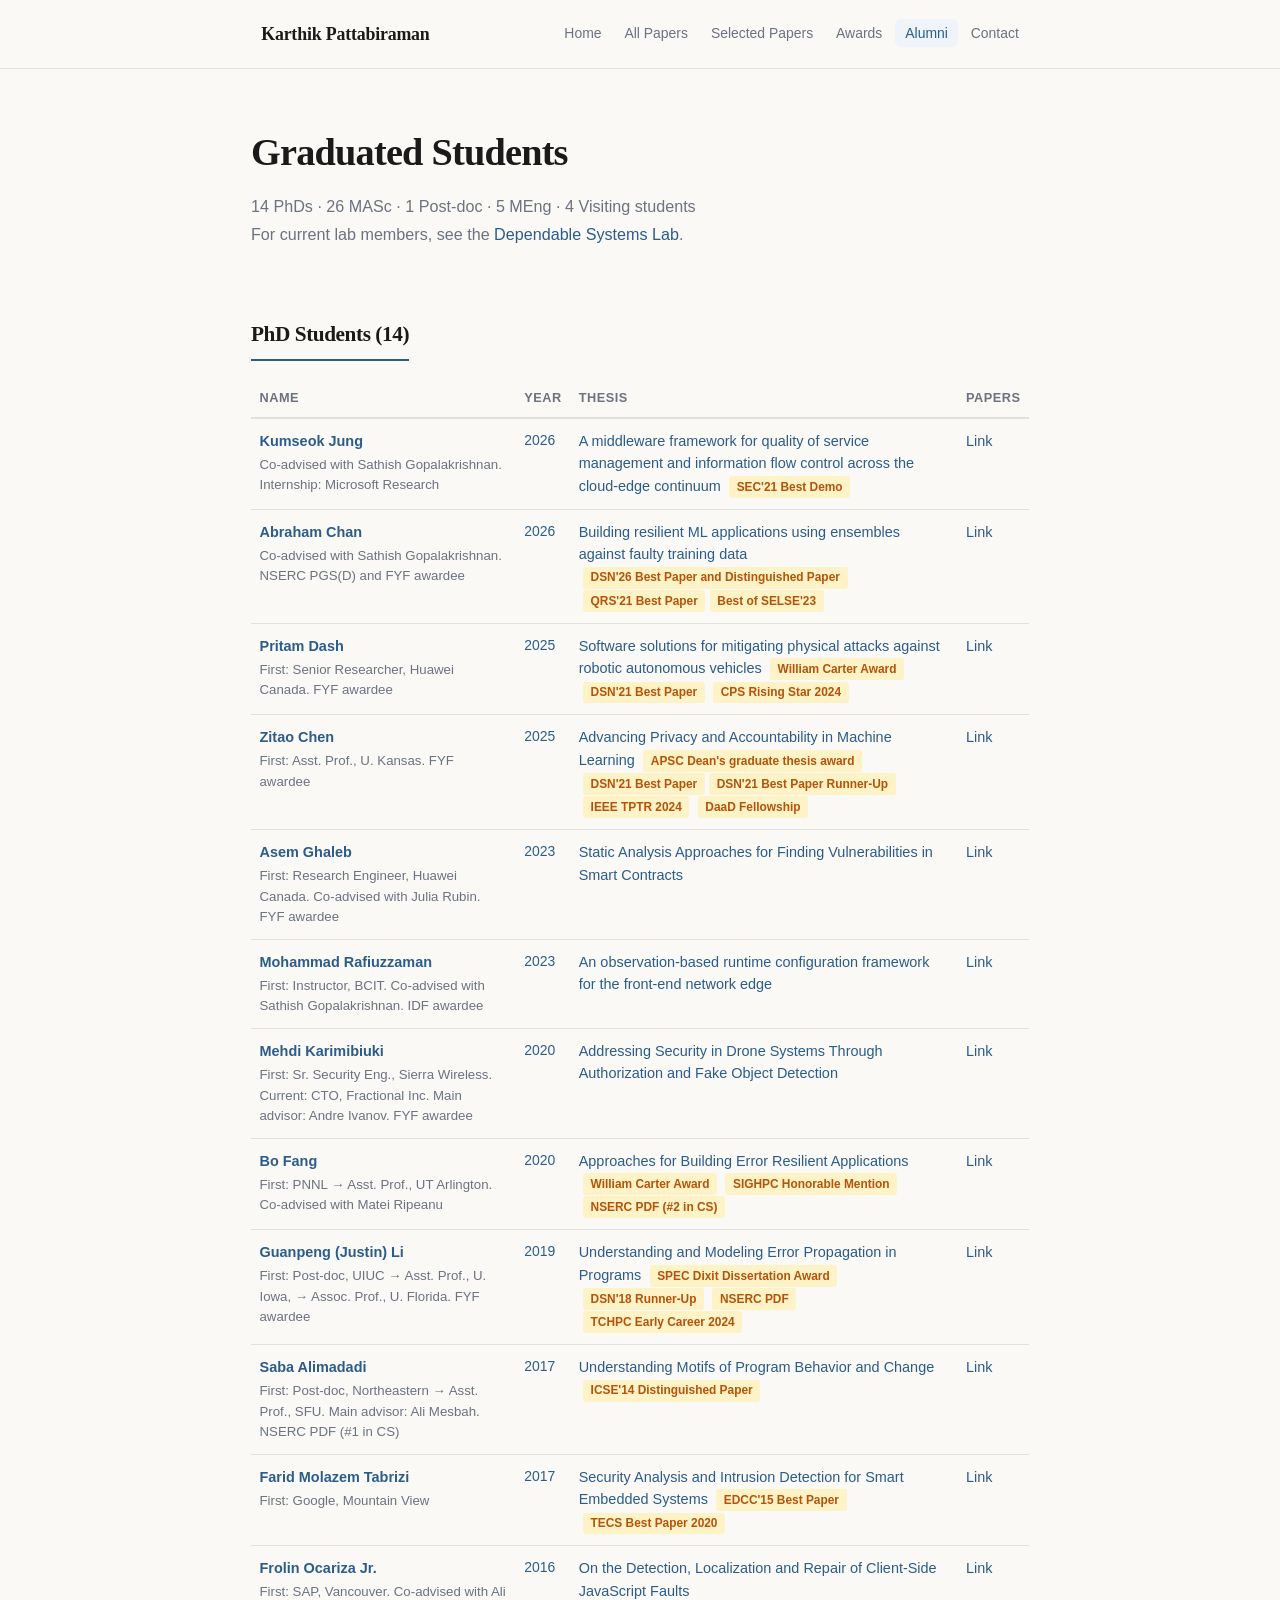
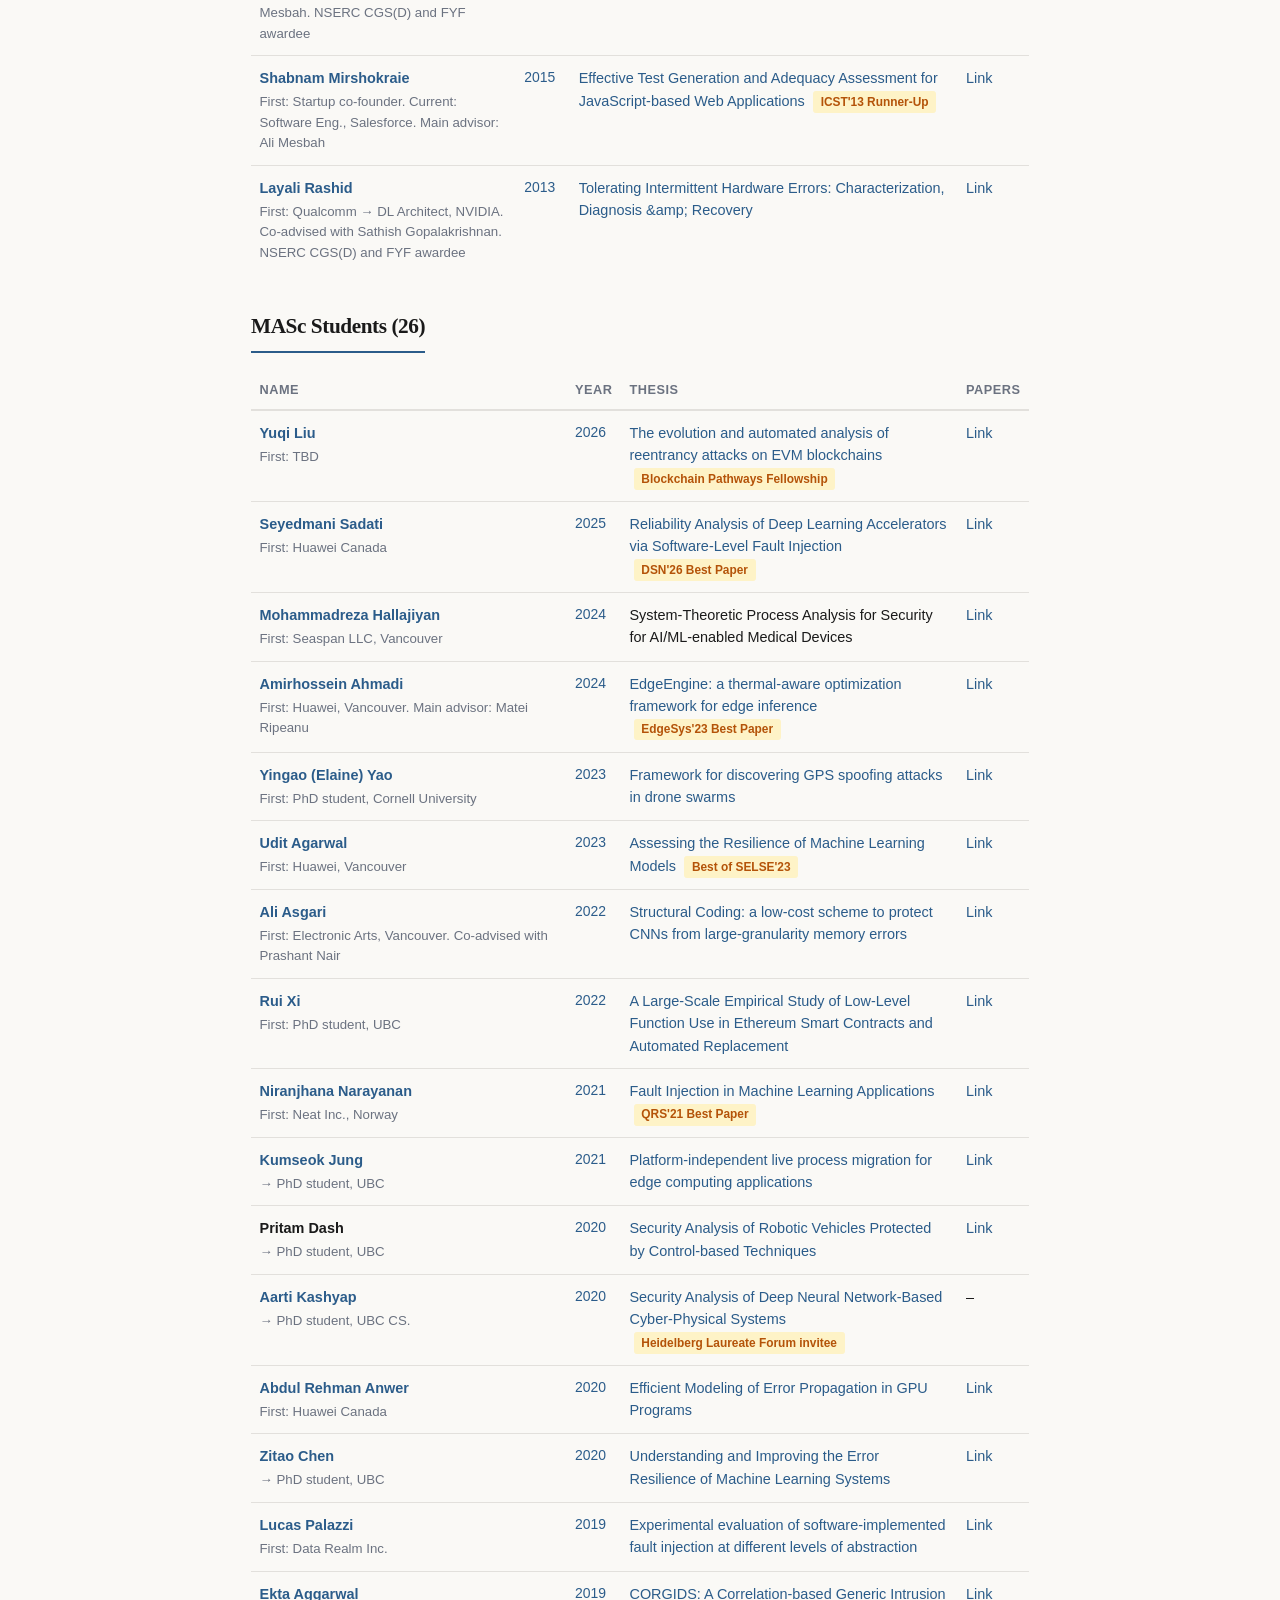
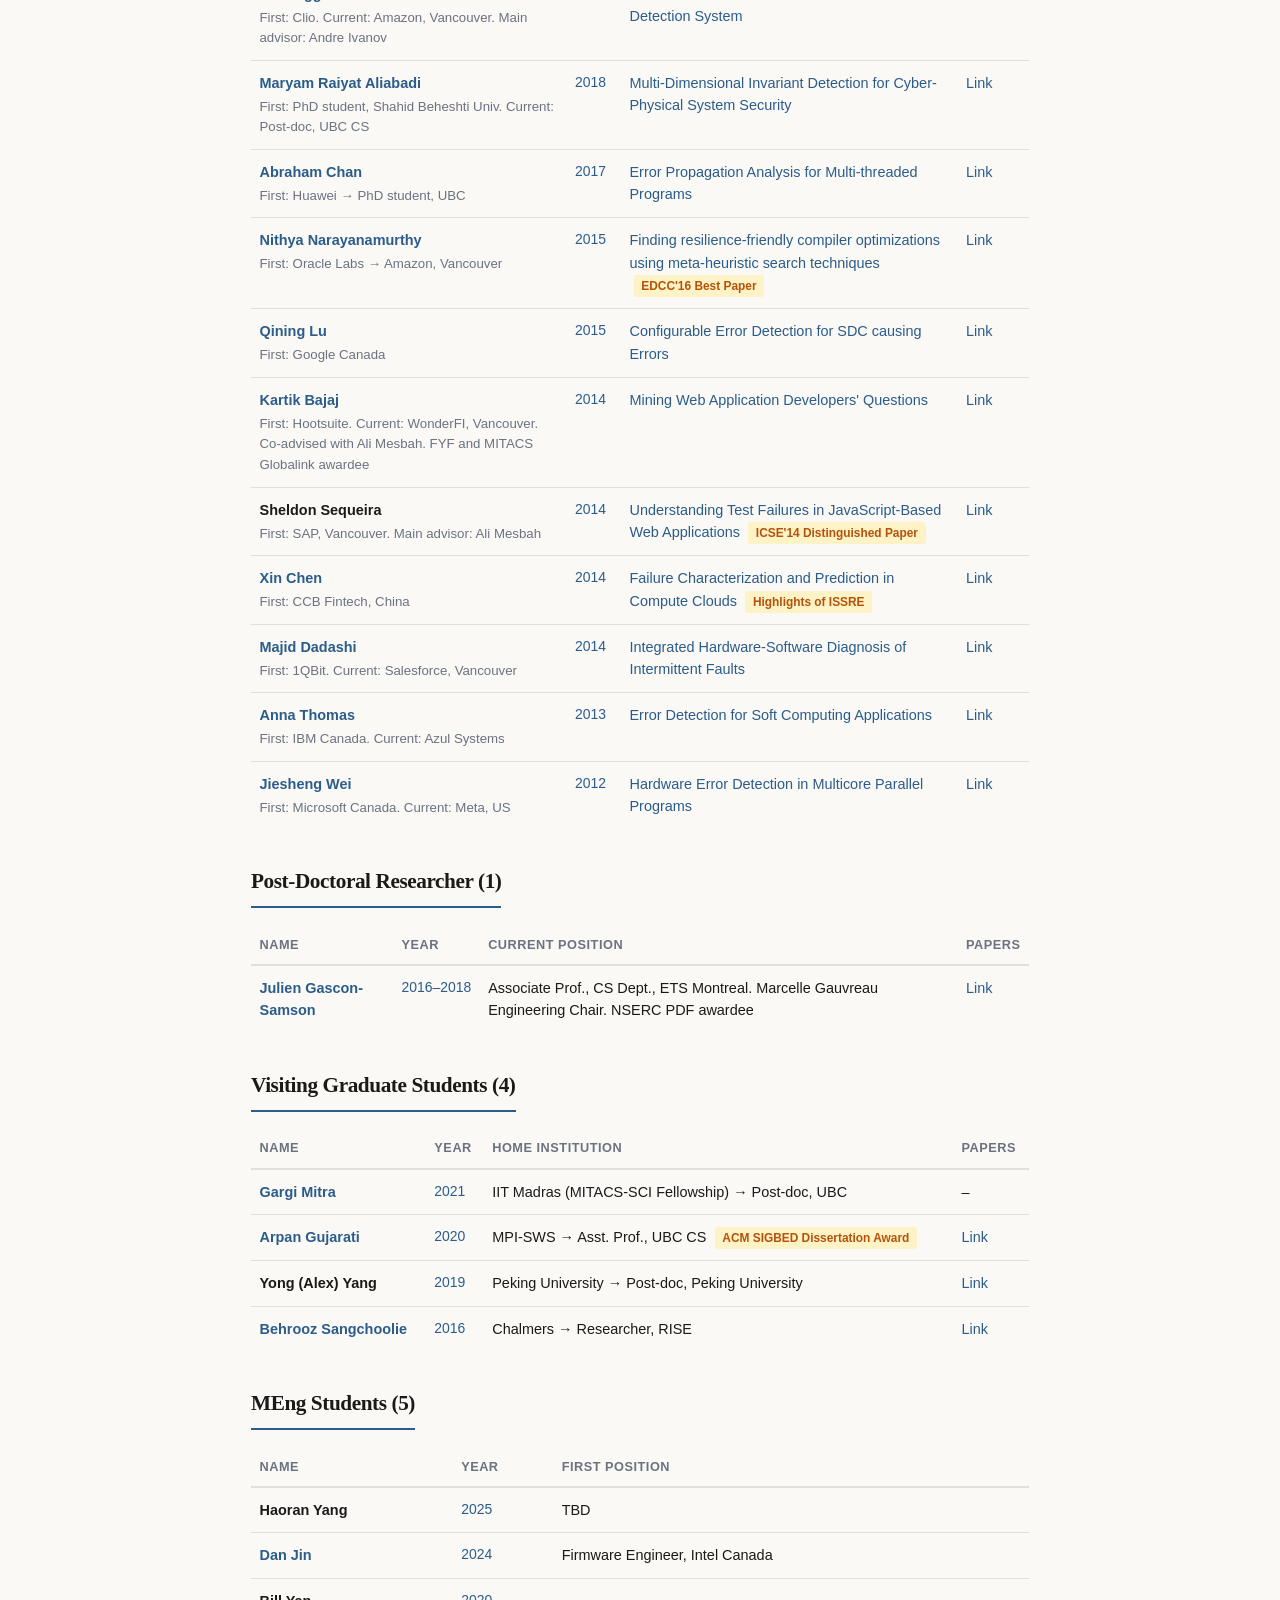
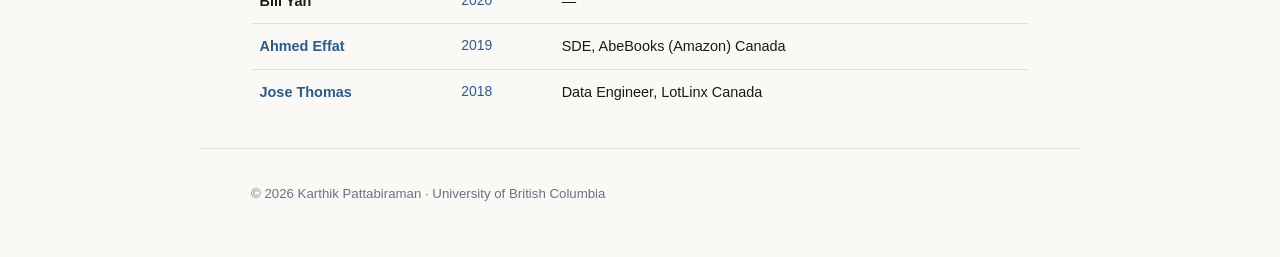
==== commit 29eb0bcb: "Added Zitao's thesis award" ====
--- a/alumni.html
+++ b/alumni.html
@@ -40,7 +40,7 @@
       <tr><td><span class="alumni-name"><a href="https://jungkumseok.com/">Kumseok Jung</a></span><div class="first-pos">Co-advised with Sathish Gopalakrishnan. Internship: Microsoft Research</div></td><td class="degree-cell">2026</td><td> <a href="https://open.library.ubc.ca/soa/cIRcle/collections/ubctheses/24/items/1.0451974">A middleware framework for quality of service management and information flow control across the cloud-edge continuum</a> <span class="award-badge">SEC'21 Best Demo</span> </td><td><a href="https://blogs.ubc.ca/dependablesystemslab/tag/kumseok/">Link</a></td></tr>
       <tr><td><span class="alumni-name"><a href="https://people.ece.ubc.ca/abrahamc/">Abraham Chan</a></span><div class="first-pos">Co-advised with Sathish Gopalakrishnan. NSERC PGS(D) and FYF awardee</div></td><td class="degree-cell">2026</td><td><a href="https://open.library.ubc.ca/soa/cIRcle/collections/ubctheses/24/items/1.0451918">Building resilient ML applications using ensembles against faulty training data</a> <span class="award-badge">DSN'26 Best Paper and Distinguished Paper</span><span class="award-badge">QRS'21 Best Paper</span><span class="award-badge">Best of SELSE'23</span></td><td><a href="https://blogs.ubc.ca/dependablesystemslab/tag/abraham/">Link</a></td></tr>
       <tr><td><span class="alumni-name"><a href="https://dashpritam.github.io/">Pritam Dash</a></span><div class="first-pos">First: Senior Researcher, Huawei Canada. FYF awardee</div></td><td class="degree-cell">2025</td><td><a href="https://open.library.ubc.ca/soa/cIRcle/collections/ubctheses/24/items/1.0450872">Software solutions for mitigating physical attacks against robotic autonomous vehicles</a> <span class="award-badge">William Carter Award</span> <span class="award-badge">DSN'21 Best Paper</span> <span class="award-badge">CPS Rising Star 2024</span></td><td><a href="https://blogs.ubc.ca/dependablesystemslab/tag/pritam/">Link</a></td></tr>
-      <tr><td><span class="alumni-name"><a href="https://people.ece.ubc.ca/zitaoc/">Zitao Chen</a></span><div class="first-pos">First: Asst. Prof., U. Kansas. FYF awardee</div></td><td class="degree-cell">2025</td><td><a href="https://open.library.ubc.ca/soa/cIRcle/collections/ubctheses/24/items/1.0450322">Advancing Privacy and Accountability in Machine Learning</a> <span class="award-badge">DSN'21 Best Paper</span><span class="award-badge">DSN'21 Best Paper Runner-Up</span> <span class="award-badge">IEEE TPTR 2024</span> <span class="award-badge">DaaD Fellowship</span></td><td><a href="https://blogs.ubc.ca/dependablesystemslab/tag/zitao/">Link</a></td></tr>
+      <tr><td><span class="alumni-name"><a href="https://people.ece.ubc.ca/zitaoc/">Zitao Chen</a></span><div class="first-pos">First: Asst. Prof., U. Kansas. FYF awardee</div></td><td class="degree-cell">2025</td><td><a href="https://open.library.ubc.ca/soa/cIRcle/collections/ubctheses/24/items/1.0450322">Advancing Privacy and Accountability in Machine Learning</a> <span class="award-badge">APSC Dean's graduate thesis award</span><span class="award-badge">DSN'21 Best Paper</span><span class="award-badge">DSN'21 Best Paper Runner-Up</span> <span class="award-badge">IEEE TPTR 2024</span> <span class="award-badge">DaaD Fellowship</span></td><td><a href="https://blogs.ubc.ca/dependablesystemslab/tag/zitao/">Link</a></td></tr>
       <tr><td><span class="alumni-name"><a href="https://www.asemghaleb.com/">Asem Ghaleb</a></span><div class="first-pos">First: Research Engineer, Huawei Canada. Co-advised with Julia Rubin. FYF awardee</div></td><td class="degree-cell">2023</td><td><a href="http://hdl.handle.net/2429/85462">Static Analysis Approaches for Finding Vulnerabilities in Smart Contracts</a></td><td><a href="https://blogs.ubc.ca/dependablesystemslab/tag/asem/">Link</a></td></tr>
       <tr><td><span class="alumni-name"><a href="https://www.linkedin.com/in/rafiuzzaman-06/">Mohammad Rafiuzzaman</a></span><div class="first-pos">First: Instructor, BCIT. Co-advised with Sathish Gopalakrishnan. IDF awardee</div></td><td class="degree-cell">2023</td><td><a href="http://hdl.handle.net/2429/84236">An observation-based runtime configuration framework for the front-end network edge</a></td><td><a href="https://blogs.ubc.ca/dependablesystemslab/tag/rafi/">Link</a></td></tr>
       <tr><td><span class="alumni-name"><a href="https://blogs.ubc.ca/mehdi/">Mehdi Karimibiuki</a></span><div class="first-pos">First: Sr. Security Eng., Sierra Wireless. Current: CTO, Fractional Inc. Main advisor: Andre Ivanov. FYF awardee</div></td><td class="degree-cell">2020</td><td><a href="http://hdl.handle.net/2429/74291">Addressing Security in Drone Systems Through Authorization and Fake Object Detection</a></td><td><a href="https://blogs.ubc.ca/dependablesystemslab/tag/mehdi/">Link</a></td></tr>
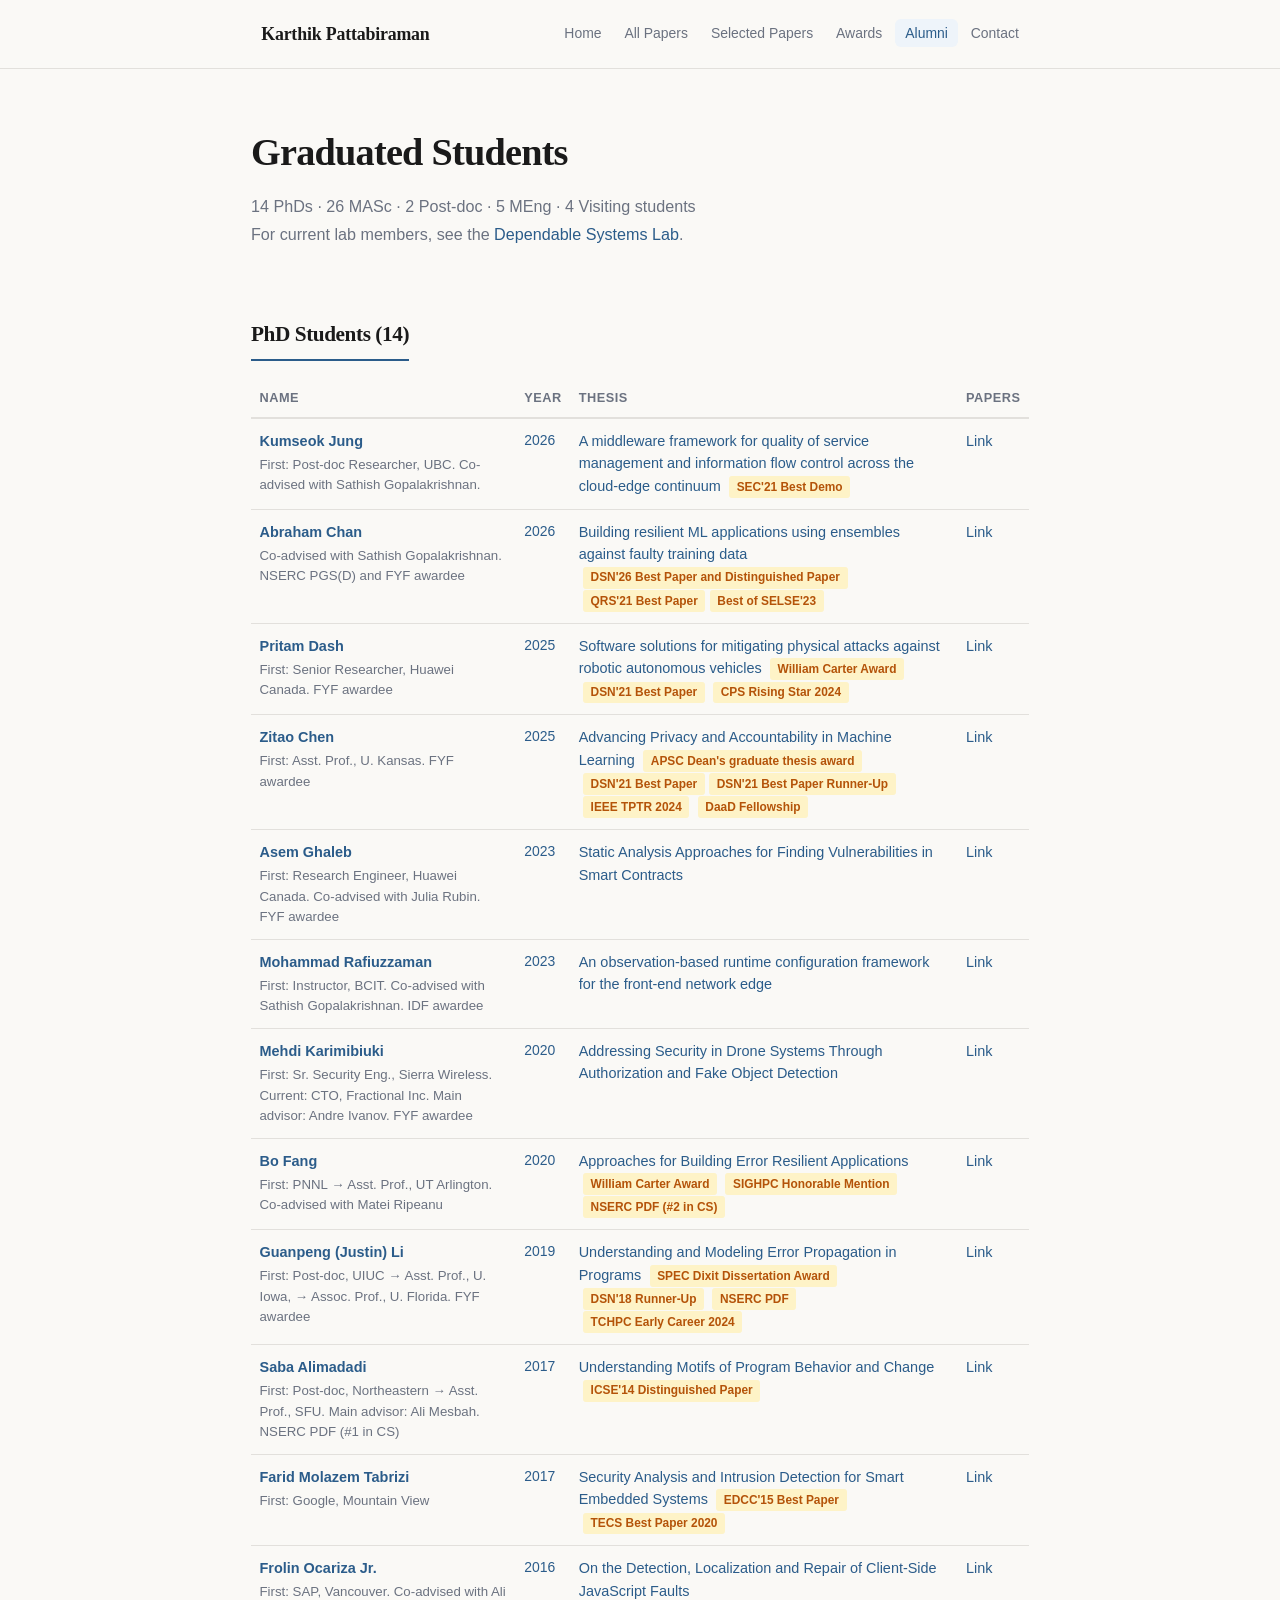
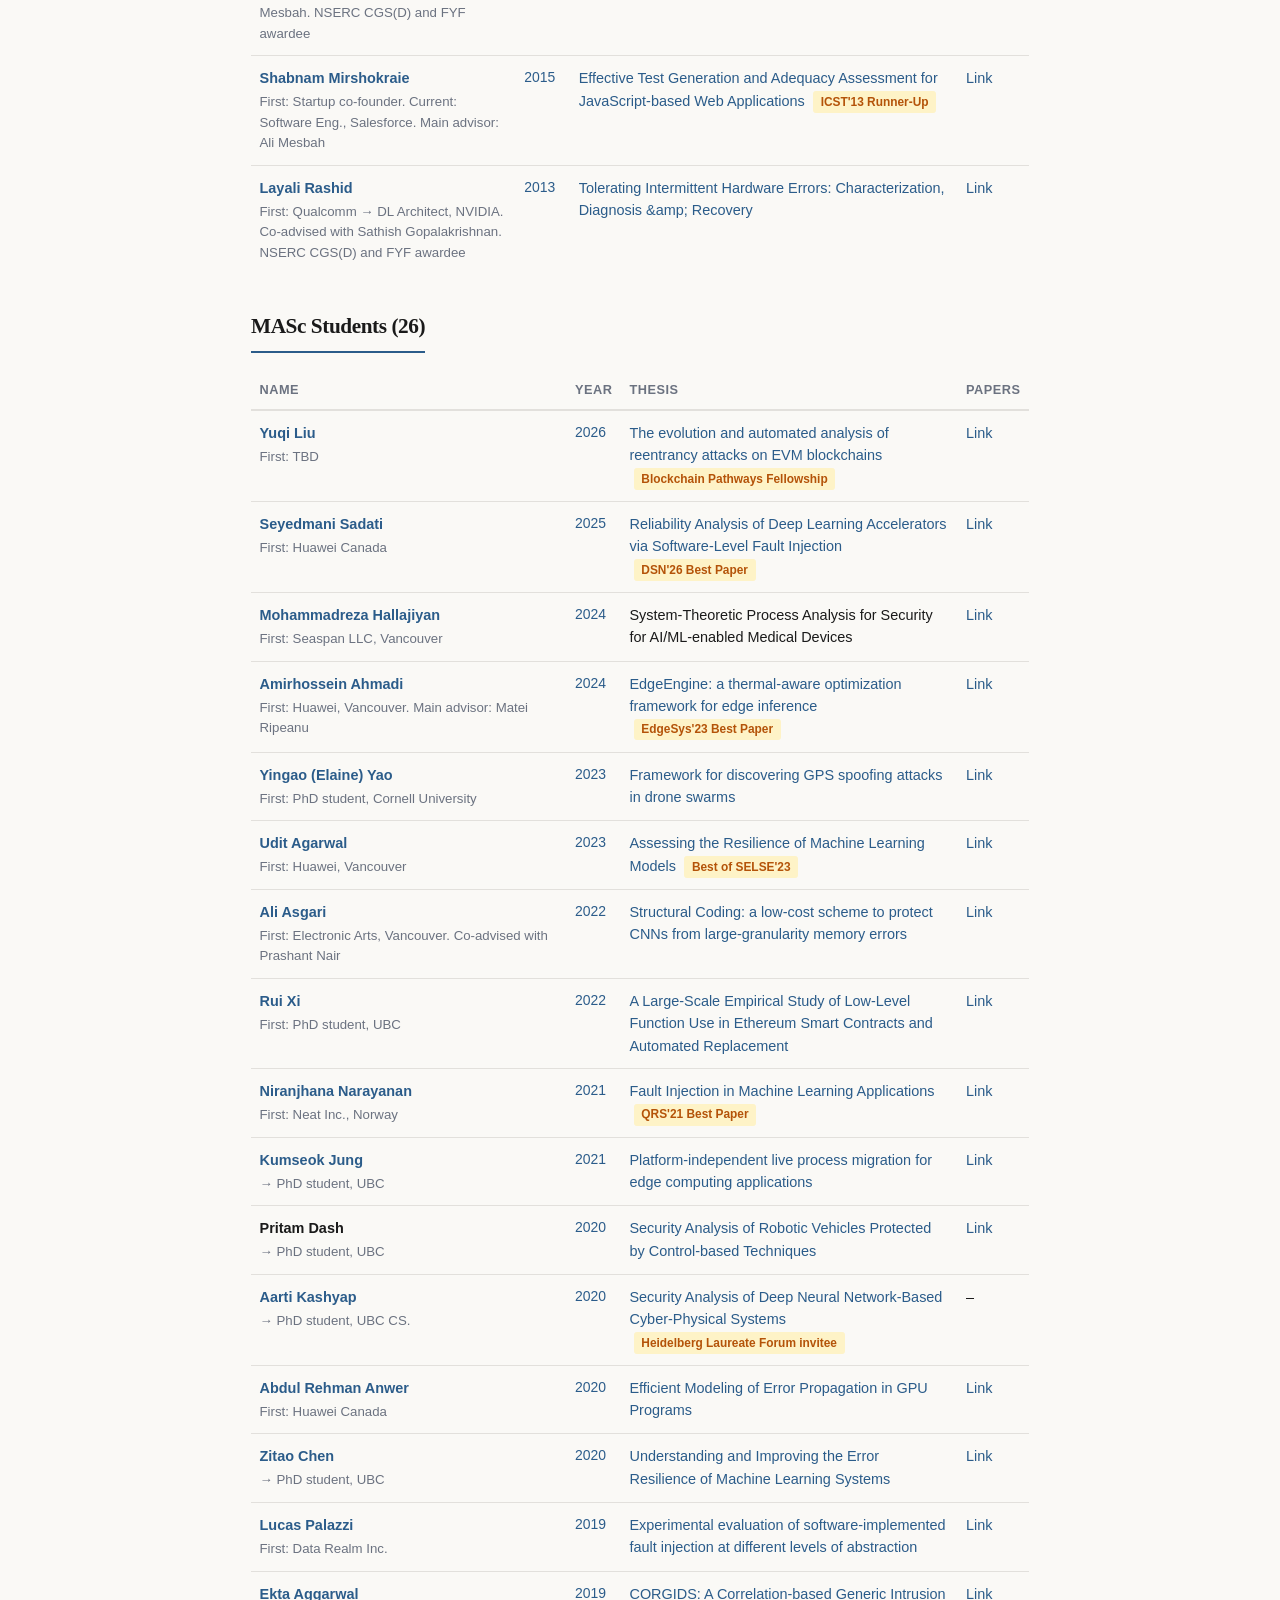
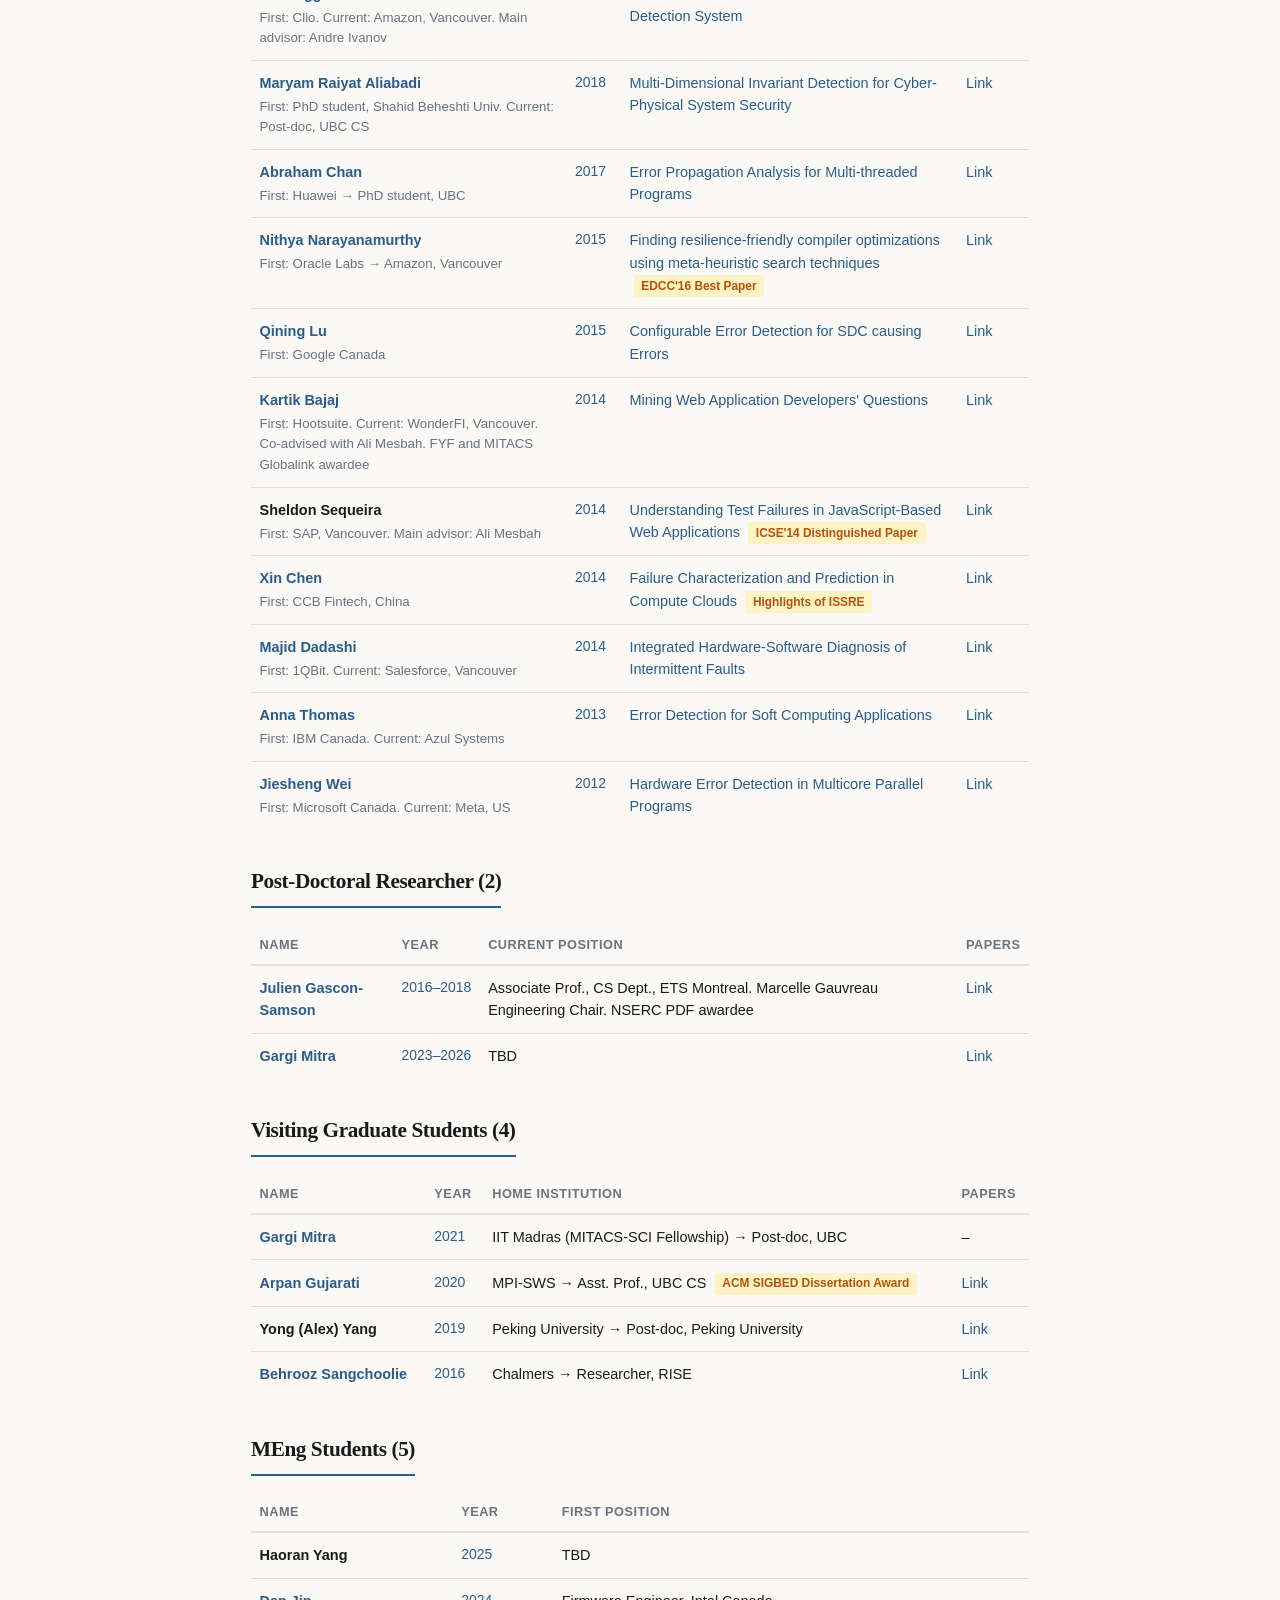
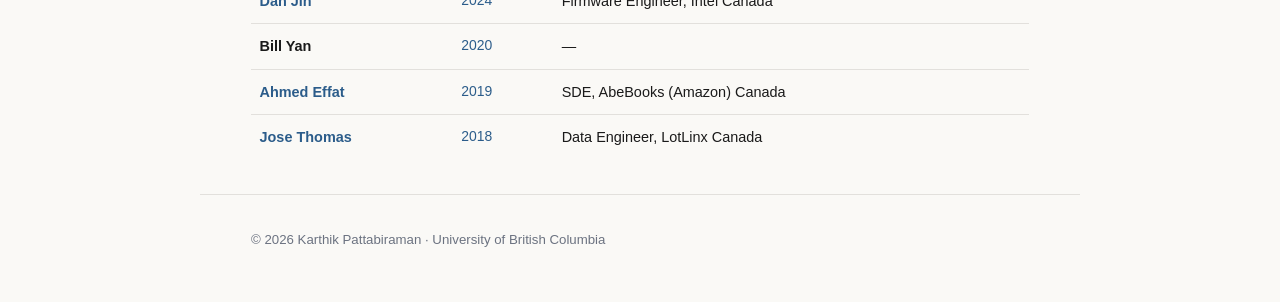
==== commit 692428ee: "Added Gargi to alumni; updated Kumseok first-pos" ====
--- a/alumni.html
+++ b/alumni.html
@@ -29,7 +29,7 @@
 <section>
   <h1 class="page-title">Graduated Students</h1>
   <p class="page-subtitle">
-    14 PhDs &middot; 26 MASc &middot; 1 Post-doc &middot; 5 MEng &middot; 4 Visiting students<br>
+    14 PhDs &middot; 26 MASc &middot; 2 Post-doc &middot; 5 MEng &middot; 4 Visiting students<br>
     For current lab members, see the <a href="https://blogs.ubc.ca/dependablesystemslab/people/">Dependable Systems Lab</a>.
   </p>
 
@@ -37,7 +37,7 @@
   <table class="alumni-table">
     <thead><tr><th>Name</th><th>Year</th><th>Thesis</th><th>Papers</th></tr></thead>
     <tbody>
-      <tr><td><span class="alumni-name"><a href="https://jungkumseok.com/">Kumseok Jung</a></span><div class="first-pos">Co-advised with Sathish Gopalakrishnan. Internship: Microsoft Research</div></td><td class="degree-cell">2026</td><td> <a href="https://open.library.ubc.ca/soa/cIRcle/collections/ubctheses/24/items/1.0451974">A middleware framework for quality of service management and information flow control across the cloud-edge continuum</a> <span class="award-badge">SEC'21 Best Demo</span> </td><td><a href="https://blogs.ubc.ca/dependablesystemslab/tag/kumseok/">Link</a></td></tr>
+      <tr><td><span class="alumni-name"><a href="https://jungkumseok.com/">Kumseok Jung</a></span><div class="first-pos">First: Post-doc Researcher, UBC. Co-advised with Sathish Gopalakrishnan. </div></td><td class="degree-cell">2026</td><td> <a href="https://open.library.ubc.ca/soa/cIRcle/collections/ubctheses/24/items/1.0451974">A middleware framework for quality of service management and information flow control across the cloud-edge continuum</a> <span class="award-badge">SEC'21 Best Demo</span> </td><td><a href="https://blogs.ubc.ca/dependablesystemslab/tag/kumseok/">Link</a></td></tr>
       <tr><td><span class="alumni-name"><a href="https://people.ece.ubc.ca/abrahamc/">Abraham Chan</a></span><div class="first-pos">Co-advised with Sathish Gopalakrishnan. NSERC PGS(D) and FYF awardee</div></td><td class="degree-cell">2026</td><td><a href="https://open.library.ubc.ca/soa/cIRcle/collections/ubctheses/24/items/1.0451918">Building resilient ML applications using ensembles against faulty training data</a> <span class="award-badge">DSN'26 Best Paper and Distinguished Paper</span><span class="award-badge">QRS'21 Best Paper</span><span class="award-badge">Best of SELSE'23</span></td><td><a href="https://blogs.ubc.ca/dependablesystemslab/tag/abraham/">Link</a></td></tr>
       <tr><td><span class="alumni-name"><a href="https://dashpritam.github.io/">Pritam Dash</a></span><div class="first-pos">First: Senior Researcher, Huawei Canada. FYF awardee</div></td><td class="degree-cell">2025</td><td><a href="https://open.library.ubc.ca/soa/cIRcle/collections/ubctheses/24/items/1.0450872">Software solutions for mitigating physical attacks against robotic autonomous vehicles</a> <span class="award-badge">William Carter Award</span> <span class="award-badge">DSN'21 Best Paper</span> <span class="award-badge">CPS Rising Star 2024</span></td><td><a href="https://blogs.ubc.ca/dependablesystemslab/tag/pritam/">Link</a></td></tr>
       <tr><td><span class="alumni-name"><a href="https://people.ece.ubc.ca/zitaoc/">Zitao Chen</a></span><div class="first-pos">First: Asst. Prof., U. Kansas. FYF awardee</div></td><td class="degree-cell">2025</td><td><a href="https://open.library.ubc.ca/soa/cIRcle/collections/ubctheses/24/items/1.0450322">Advancing Privacy and Accountability in Machine Learning</a> <span class="award-badge">APSC Dean's graduate thesis award</span><span class="award-badge">DSN'21 Best Paper</span><span class="award-badge">DSN'21 Best Paper Runner-Up</span> <span class="award-badge">IEEE TPTR 2024</span> <span class="award-badge">DaaD Fellowship</span></td><td><a href="https://blogs.ubc.ca/dependablesystemslab/tag/zitao/">Link</a></td></tr>
@@ -87,11 +87,12 @@
     </tbody>
   </table>
 
-  <h2 class="sub-section-title">Post-Doctoral Researcher (1)</h2>
+  <h2 class="sub-section-title">Post-Doctoral Researcher (2)</h2>
   <table class="alumni-table">
     <thead><tr><th>Name</th><th>Year</th><th>Current Position</th><th>Papers</th></tr></thead>
     <tbody>
       <tr><td><span class="alumni-name"><a href="http://juliengs.com/">Julien Gascon-Samson</a></span></td><td class="degree-cell">2016&ndash;2018</td><td>Associate Prof., CS Dept., ETS Montreal. Marcelle Gauvreau Engineering Chair. NSERC PDF awardee</td><td><a href="https://blogs.ubc.ca/dependablesystemslab/tag/Julien/">Link</a></td></tr>
+      <tr><td><span class="alumni-name"><a href="https://gargi-mitra.github.io/website/">Gargi Mitra</a></span></td><td class="degree-cell">2023&ndash;2026</td><td>TBD</td><td><a href="https://blogs.ubc.ca/dependablesystemslab/tag/Gargi/">Link</a></td></tr>
     </tbody>
   </table>
 
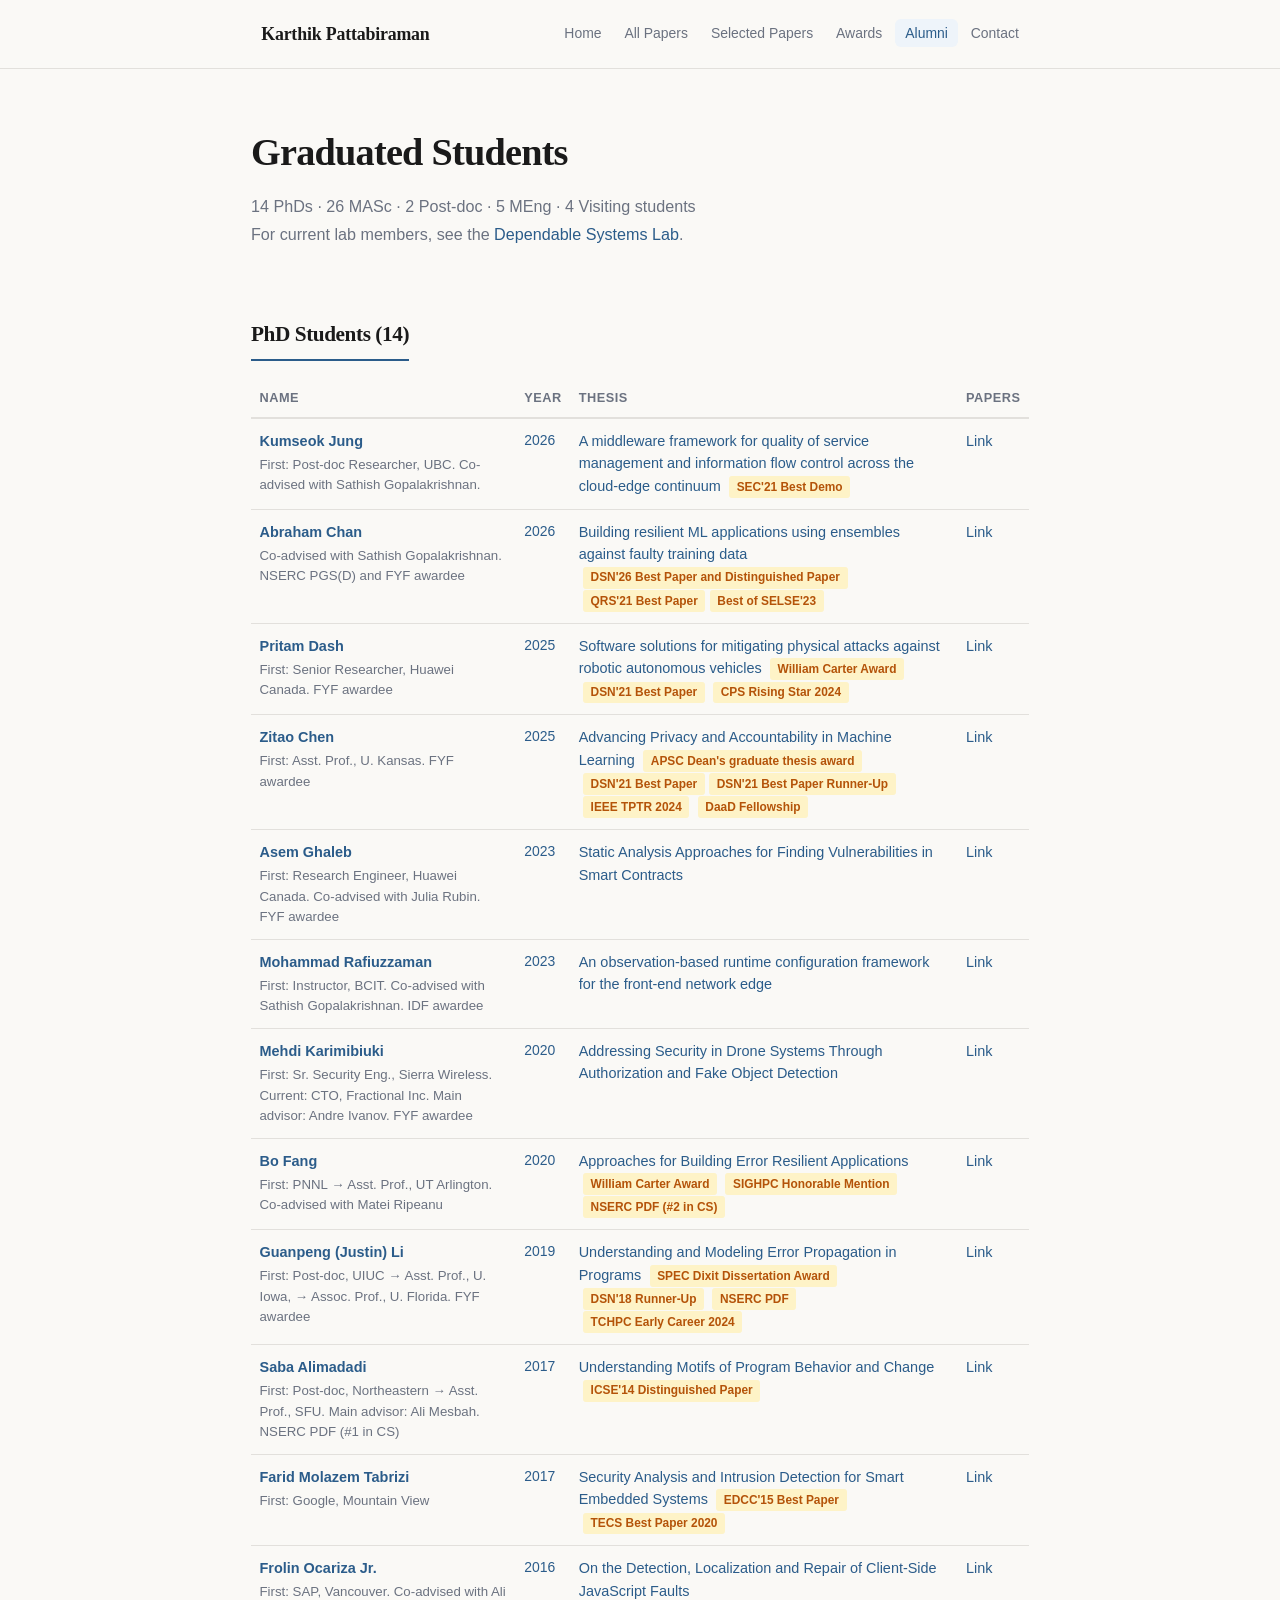
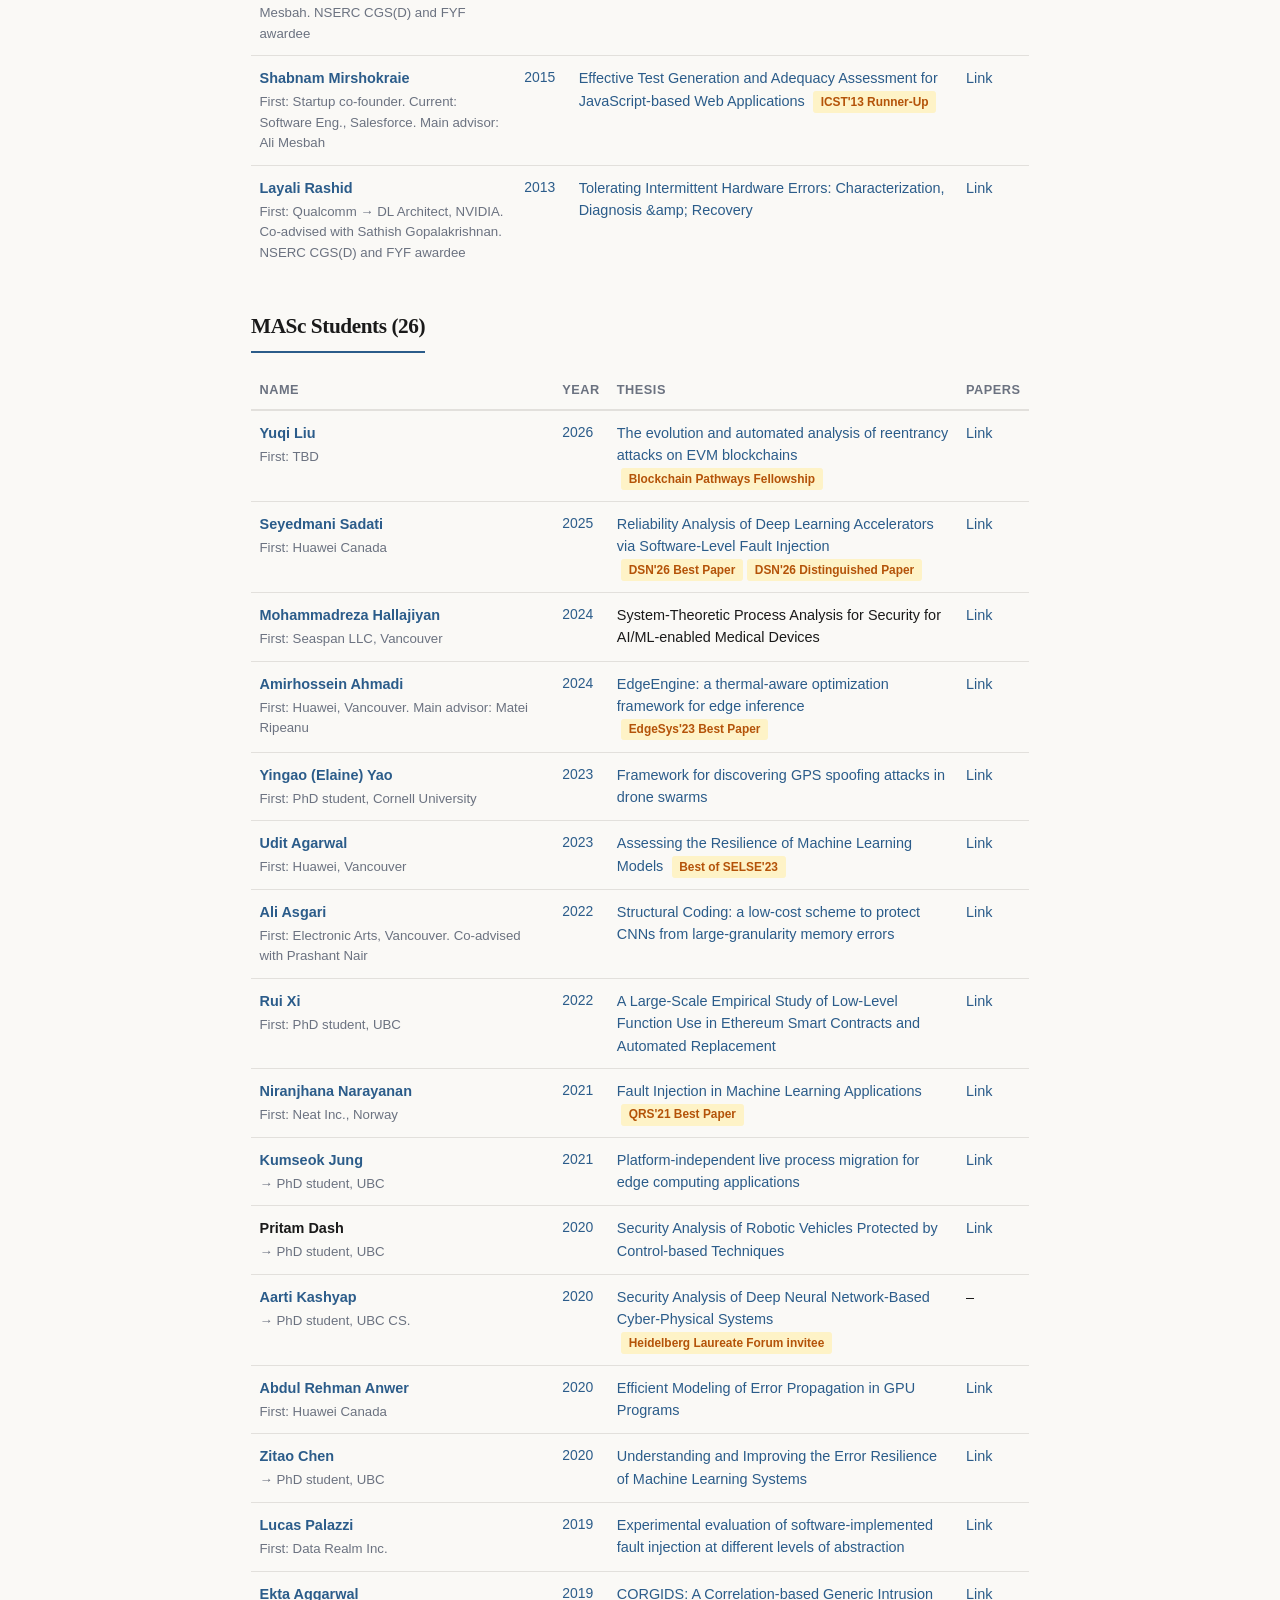
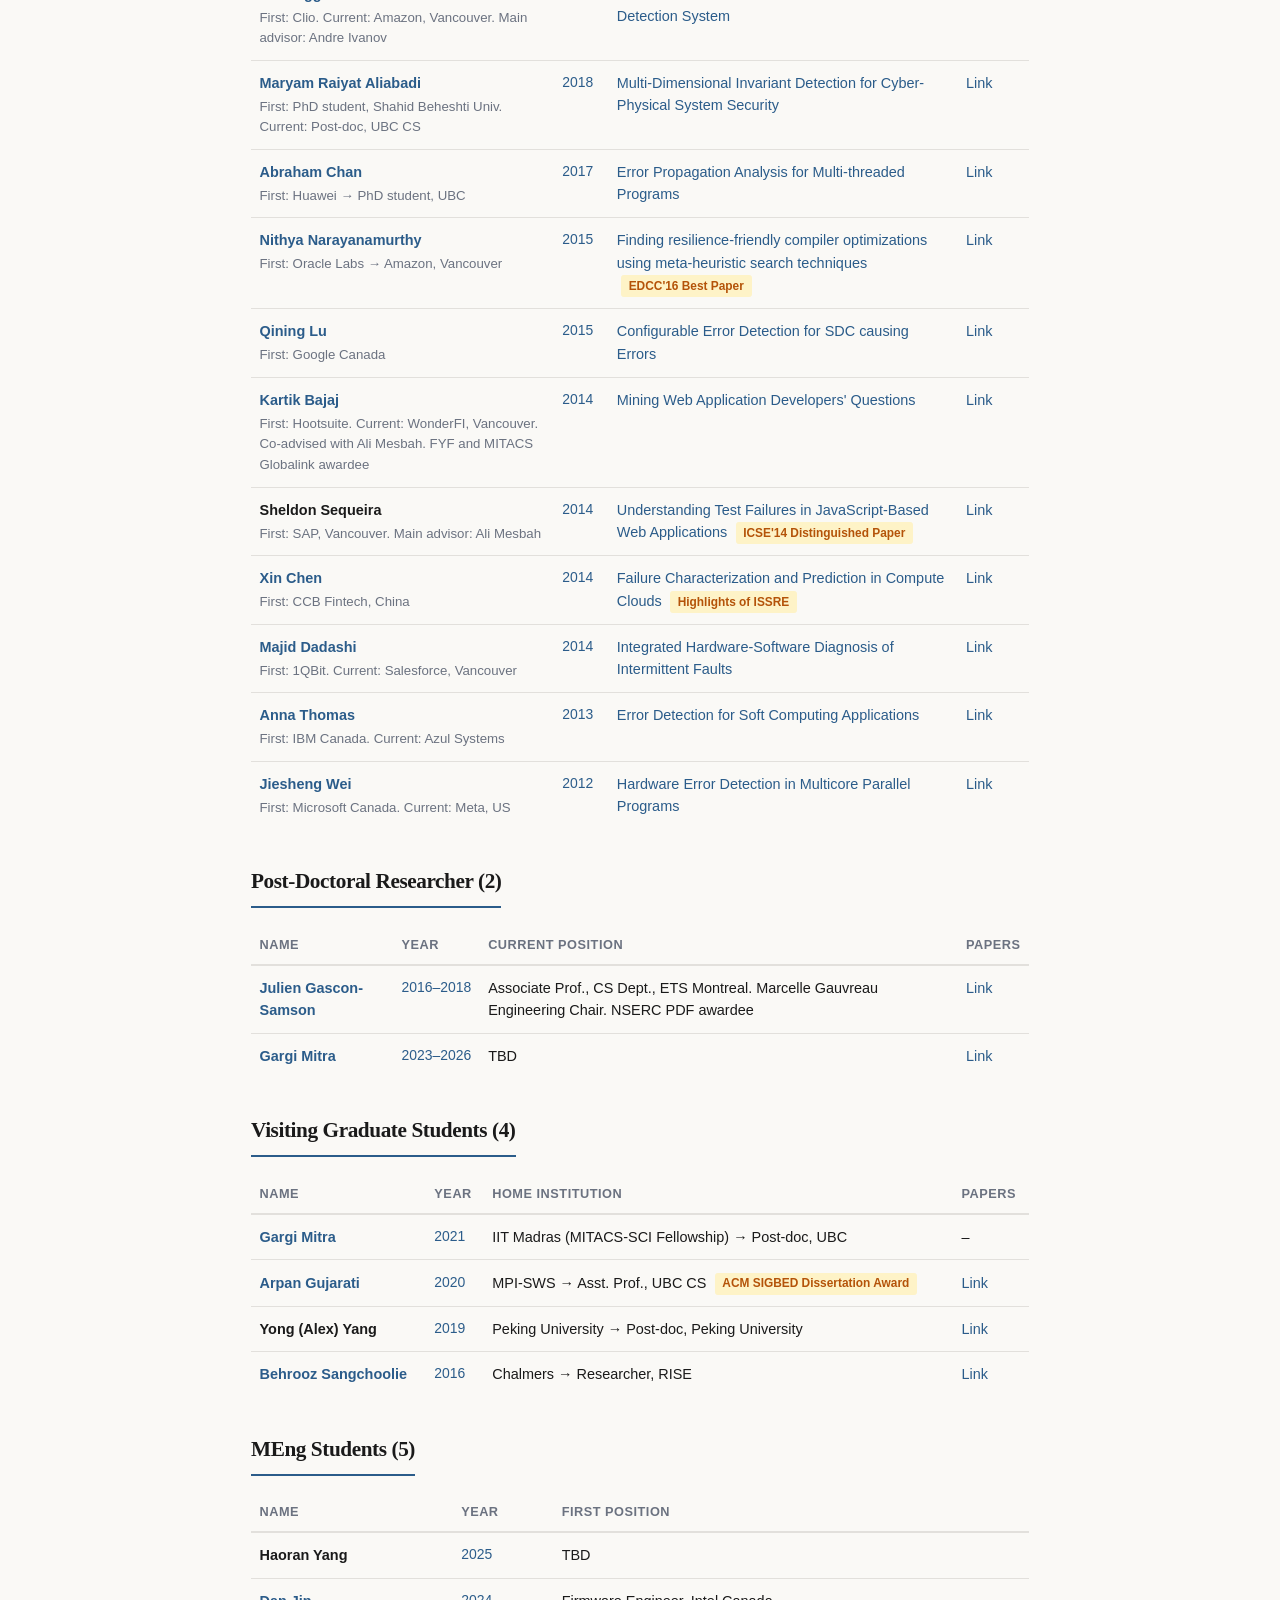
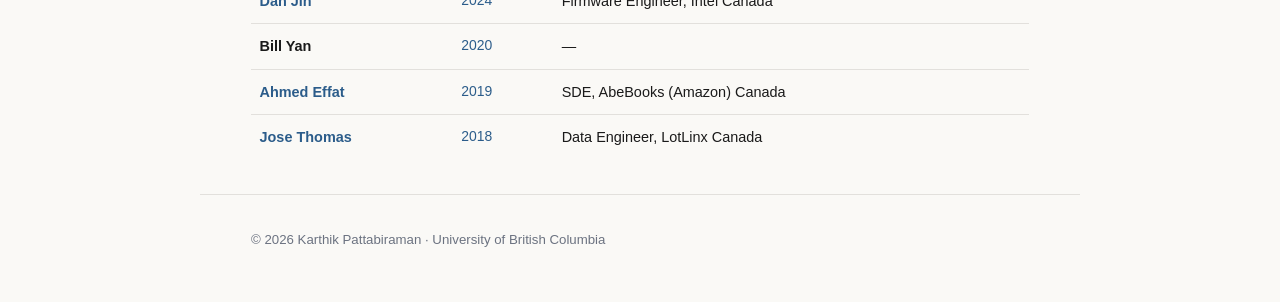
==== commit b1318721: "Added DSN dist. paper" ====
--- a/alumni.html
+++ b/alumni.html
@@ -59,7 +59,7 @@
     <thead><tr><th>Name</th><th>Year</th><th>Thesis</th><th>Papers</th></tr></thead>
     <tbody>
       <tr><td><span class="alumni-name"><a href="https://ca.linkedin.com/in/yuqiliu617">Yuqi Liu</a></span><div class="first-pos">First: TBD</div></td><td class="degree-cell">2026</td><td><a href="https://open.library.ubc.ca/soa/cIRcle/collections/ubctheses/24/items/1.0452078">The evolution and automated analysis of reentrancy attacks on EVM blockchains</a><span class="award-badge">Blockchain Pathways Fellowship</span></td> <td><a href="https://blogs.ubc.ca/dependablesystemslab/tag/yuqi/">Link</a></td></tr>
-      <tr><td><span class="alumni-name"><a href="https://www.linkedin.com/in/mani-sadati/">Seyedmani Sadati</a></span><div class="first-pos">First: Huawei Canada</div></td><td class="degree-cell">2025</td><td><a href="https://open.library.ubc.ca/soa/cIRcle/collections/ubctheses/24/items/1.0451035">Reliability Analysis of Deep Learning Accelerators via Software-Level Fault Injection</a><span class="award-badge">DSN'26 Best Paper</span></td><td><a href="https://blogs.ubc.ca/dependablesystemslab/tag/mani/">Link</a></td></tr>
+      <tr><td><span class="alumni-name"><a href="https://www.linkedin.com/in/mani-sadati/">Seyedmani Sadati</a></span><div class="first-pos">First: Huawei Canada</div></td><td class="degree-cell">2025</td><td><a href="https://open.library.ubc.ca/soa/cIRcle/collections/ubctheses/24/items/1.0451035">Reliability Analysis of Deep Learning Accelerators via Software-Level Fault Injection</a><span class="award-badge">DSN'26 Best Paper</span><span class="award-badge">DSN'26 Distinguished Paper</span></td><td><a href="https://blogs.ubc.ca/dependablesystemslab/tag/mani/">Link</a></td></tr>
       <tr><td><span class="alumni-name"><a href="https://people.ece.ubc.ca/hallaj/">Mohammadreza Hallajiyan</a></span><div class="first-pos">First: Seaspan LLC, Vancouver</div></td><td class="degree-cell">2024</td><td>System-Theoretic Process Analysis for Security for AI/ML-enabled Medical Devices</td><td><a href="https://blogs.ubc.ca/dependablesystemslab/tag/Mohammadreza/">Link</a></td></tr>
       <tr><td><span class="alumni-name"><a href="https://www.linkedin.com/in/amirhmi1377/">Amirhossein Ahmadi</a></span><div class="first-pos">First: Huawei, Vancouver. Main advisor: Matei Ripeanu</div></td><td class="degree-cell">2024</td><td><a href="https://open.library.ubc.ca/soa/cIRcle/collections/ubctheses/24/items/1.0441533">EdgeEngine: a thermal-aware optimization framework for edge inference</a> <span class="award-badge">EdgeSys'23 Best Paper</span></td><td><a href="https://blogs.ubc.ca/dependablesystemslab/tag/amir/">Link</a></td></tr>
       <tr><td><span class="alumni-name"><a href="https://elaineyao.github.io/">Yingao (Elaine) Yao</a></span><div class="first-pos">First: PhD student, Cornell University</div></td><td class="degree-cell">2023</td><td><a href="https://open.library.ubc.ca/soa/cIRcle/collections/ubctheses/24/items/1.0438284">Framework for discovering GPS spoofing attacks in drone swarms</a></td><td><a href="https://blogs.ubc.ca/dependablesystemslab/tag/elaine/">Link</a></td></tr>
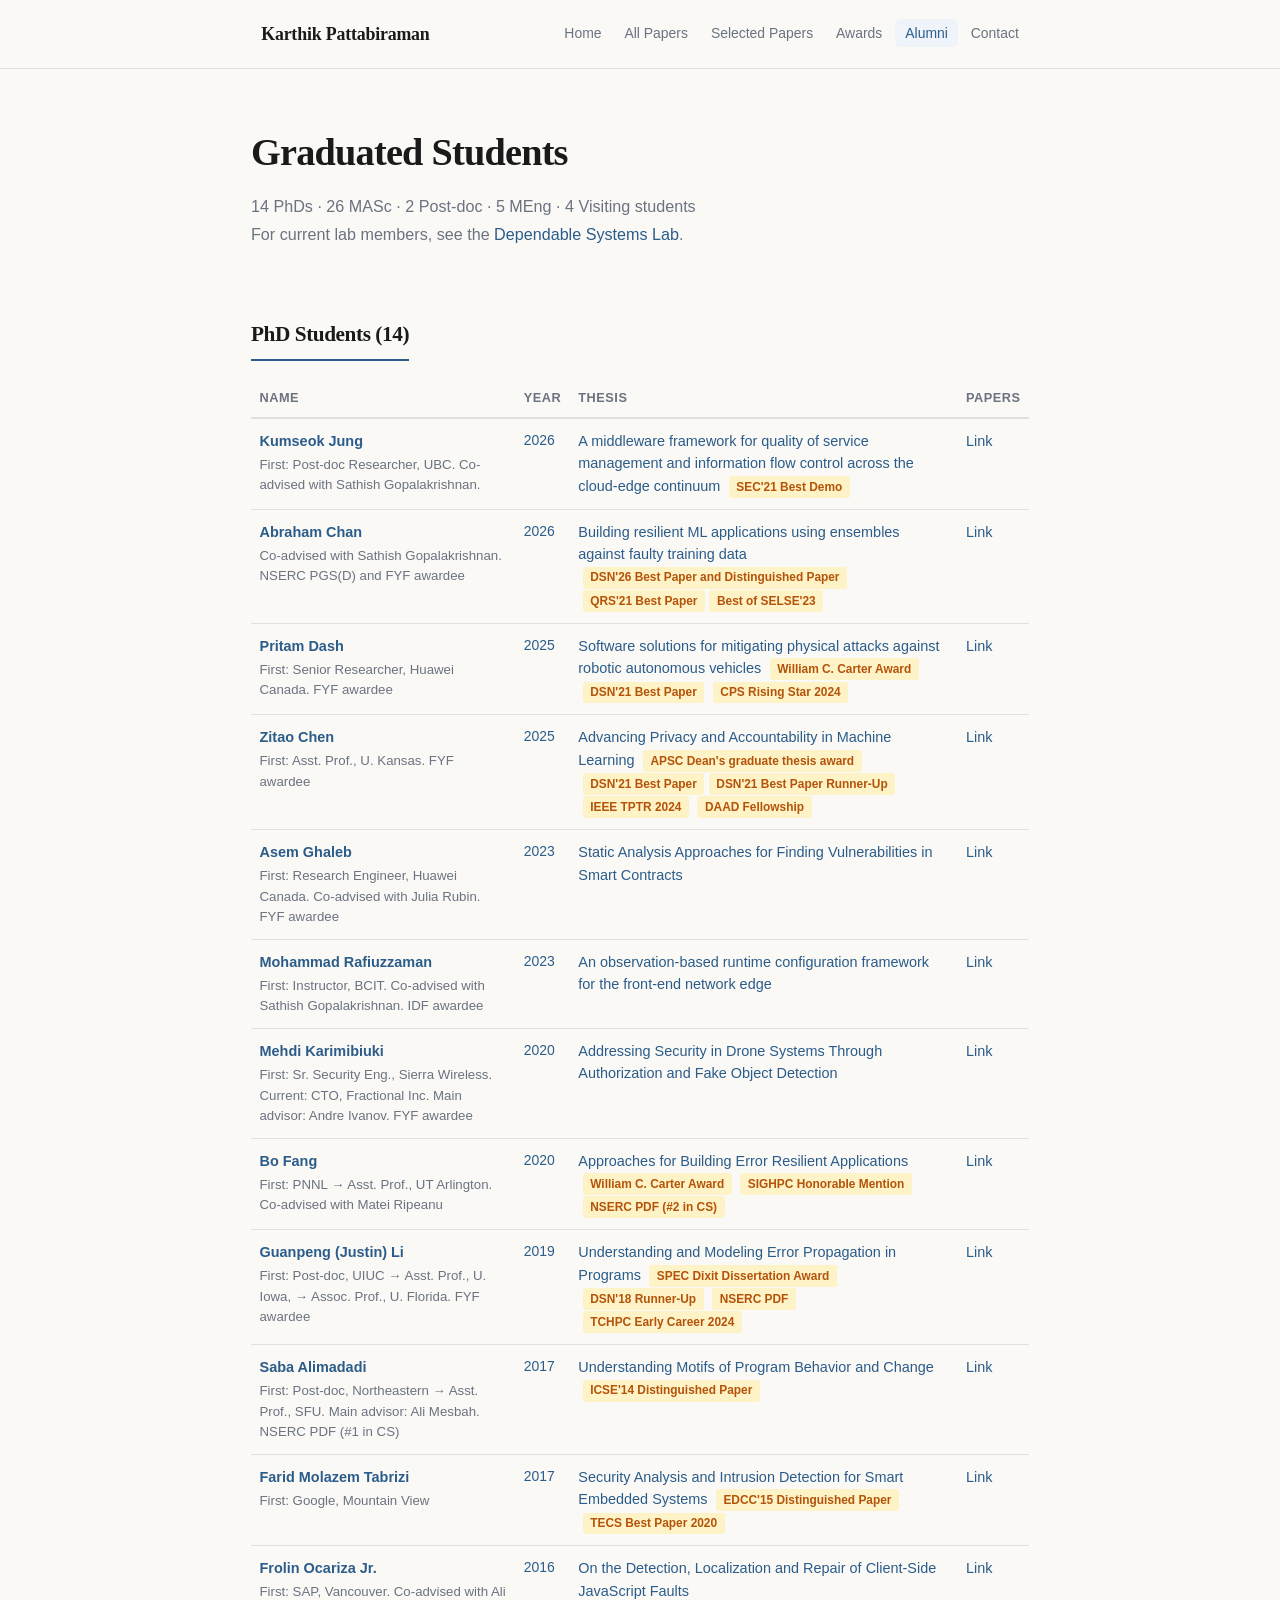
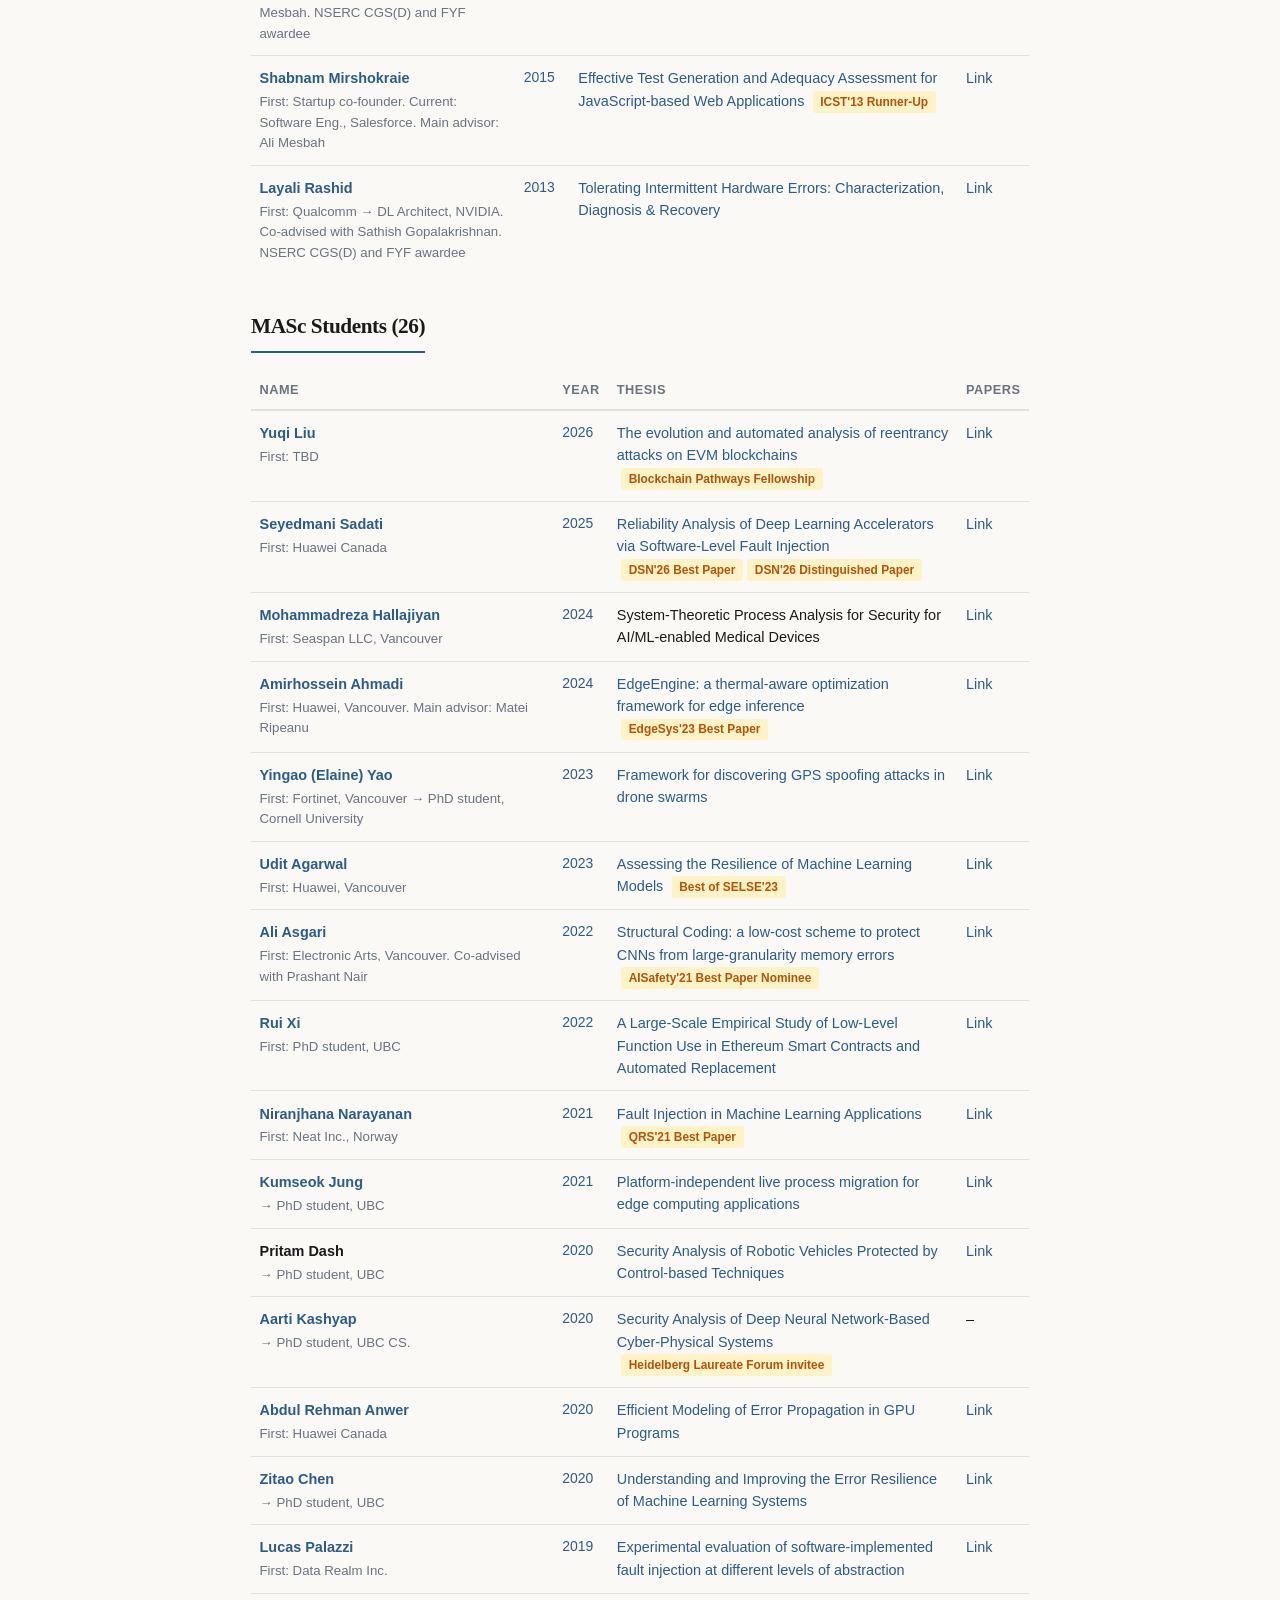
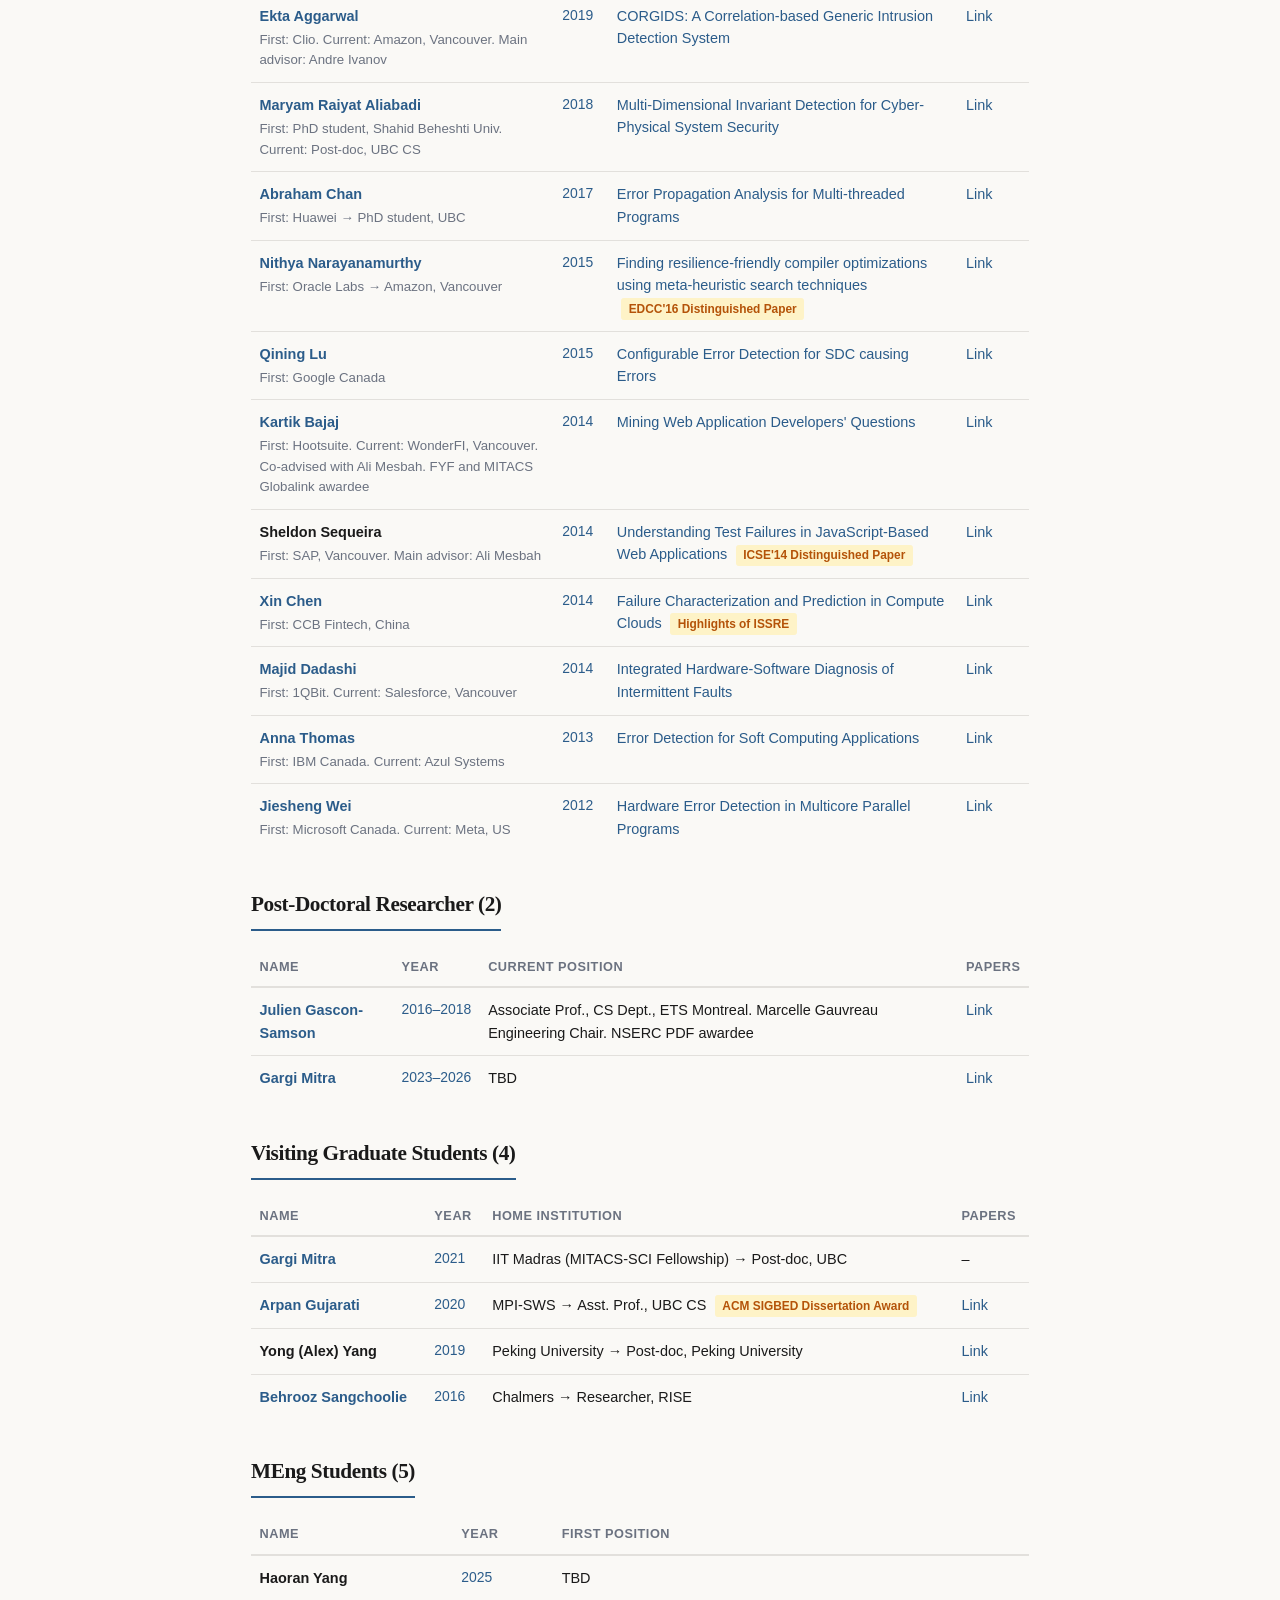
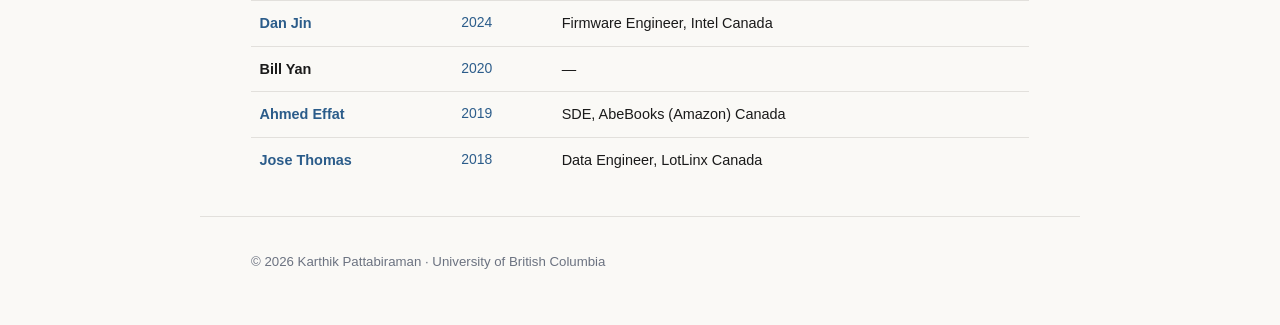
==== commit 8e187036: "More fixes to align with CV" ====
--- a/alumni.html
+++ b/alumni.html
@@ -39,18 +39,18 @@
     <tbody>
       <tr><td><span class="alumni-name"><a href="https://jungkumseok.com/">Kumseok Jung</a></span><div class="first-pos">First: Post-doc Researcher, UBC. Co-advised with Sathish Gopalakrishnan. </div></td><td class="degree-cell">2026</td><td> <a href="https://open.library.ubc.ca/soa/cIRcle/collections/ubctheses/24/items/1.0451974">A middleware framework for quality of service management and information flow control across the cloud-edge continuum</a> <span class="award-badge">SEC'21 Best Demo</span> </td><td><a href="https://blogs.ubc.ca/dependablesystemslab/tag/kumseok/">Link</a></td></tr>
       <tr><td><span class="alumni-name"><a href="https://people.ece.ubc.ca/abrahamc/">Abraham Chan</a></span><div class="first-pos">Co-advised with Sathish Gopalakrishnan. NSERC PGS(D) and FYF awardee</div></td><td class="degree-cell">2026</td><td><a href="https://open.library.ubc.ca/soa/cIRcle/collections/ubctheses/24/items/1.0451918">Building resilient ML applications using ensembles against faulty training data</a> <span class="award-badge">DSN'26 Best Paper and Distinguished Paper</span><span class="award-badge">QRS'21 Best Paper</span><span class="award-badge">Best of SELSE'23</span></td><td><a href="https://blogs.ubc.ca/dependablesystemslab/tag/abraham/">Link</a></td></tr>
-      <tr><td><span class="alumni-name"><a href="https://dashpritam.github.io/">Pritam Dash</a></span><div class="first-pos">First: Senior Researcher, Huawei Canada. FYF awardee</div></td><td class="degree-cell">2025</td><td><a href="https://open.library.ubc.ca/soa/cIRcle/collections/ubctheses/24/items/1.0450872">Software solutions for mitigating physical attacks against robotic autonomous vehicles</a> <span class="award-badge">William Carter Award</span> <span class="award-badge">DSN'21 Best Paper</span> <span class="award-badge">CPS Rising Star 2024</span></td><td><a href="https://blogs.ubc.ca/dependablesystemslab/tag/pritam/">Link</a></td></tr>
-      <tr><td><span class="alumni-name"><a href="https://people.ece.ubc.ca/zitaoc/">Zitao Chen</a></span><div class="first-pos">First: Asst. Prof., U. Kansas. FYF awardee</div></td><td class="degree-cell">2025</td><td><a href="https://open.library.ubc.ca/soa/cIRcle/collections/ubctheses/24/items/1.0450322">Advancing Privacy and Accountability in Machine Learning</a> <span class="award-badge">APSC Dean's graduate thesis award</span><span class="award-badge">DSN'21 Best Paper</span><span class="award-badge">DSN'21 Best Paper Runner-Up</span> <span class="award-badge">IEEE TPTR 2024</span> <span class="award-badge">DaaD Fellowship</span></td><td><a href="https://blogs.ubc.ca/dependablesystemslab/tag/zitao/">Link</a></td></tr>
+      <tr><td><span class="alumni-name"><a href="https://dashpritam.github.io/">Pritam Dash</a></span><div class="first-pos">First: Senior Researcher, Huawei Canada. FYF awardee</div></td><td class="degree-cell">2025</td><td><a href="https://open.library.ubc.ca/soa/cIRcle/collections/ubctheses/24/items/1.0450872">Software solutions for mitigating physical attacks against robotic autonomous vehicles</a> <span class="award-badge">William C. Carter Award</span> <span class="award-badge">DSN'21 Best Paper</span> <span class="award-badge">CPS Rising Star 2024</span></td><td><a href="https://blogs.ubc.ca/dependablesystemslab/tag/pritam/">Link</a></td></tr>
+      <tr><td><span class="alumni-name"><a href="https://people.ece.ubc.ca/zitaoc/">Zitao Chen</a></span><div class="first-pos">First: Asst. Prof., U. Kansas. FYF awardee</div></td><td class="degree-cell">2025</td><td><a href="https://open.library.ubc.ca/soa/cIRcle/collections/ubctheses/24/items/1.0450322">Advancing Privacy and Accountability in Machine Learning</a> <span class="award-badge">APSC Dean's graduate thesis award</span><span class="award-badge">DSN'21 Best Paper</span><span class="award-badge">DSN'21 Best Paper Runner-Up</span> <span class="award-badge">IEEE TPTR 2024</span> <span class="award-badge">DAAD Fellowship</span></td><td><a href="https://blogs.ubc.ca/dependablesystemslab/tag/zitao/">Link</a></td></tr>
       <tr><td><span class="alumni-name"><a href="https://www.asemghaleb.com/">Asem Ghaleb</a></span><div class="first-pos">First: Research Engineer, Huawei Canada. Co-advised with Julia Rubin. FYF awardee</div></td><td class="degree-cell">2023</td><td><a href="http://hdl.handle.net/2429/85462">Static Analysis Approaches for Finding Vulnerabilities in Smart Contracts</a></td><td><a href="https://blogs.ubc.ca/dependablesystemslab/tag/asem/">Link</a></td></tr>
       <tr><td><span class="alumni-name"><a href="https://www.linkedin.com/in/rafiuzzaman-06/">Mohammad Rafiuzzaman</a></span><div class="first-pos">First: Instructor, BCIT. Co-advised with Sathish Gopalakrishnan. IDF awardee</div></td><td class="degree-cell">2023</td><td><a href="http://hdl.handle.net/2429/84236">An observation-based runtime configuration framework for the front-end network edge</a></td><td><a href="https://blogs.ubc.ca/dependablesystemslab/tag/rafi/">Link</a></td></tr>
       <tr><td><span class="alumni-name"><a href="https://blogs.ubc.ca/mehdi/">Mehdi Karimibiuki</a></span><div class="first-pos">First: Sr. Security Eng., Sierra Wireless. Current: CTO, Fractional Inc. Main advisor: Andre Ivanov. FYF awardee</div></td><td class="degree-cell">2020</td><td><a href="http://hdl.handle.net/2429/74291">Addressing Security in Drone Systems Through Authorization and Fake Object Detection</a></td><td><a href="https://blogs.ubc.ca/dependablesystemslab/tag/mehdi/">Link</a></td></tr>
-      <tr><td><span class="alumni-name"><a href="https://flyree.github.io/">Bo Fang</a></span><div class="first-pos">First: PNNL &rarr; Asst. Prof., UT Arlington. Co-advised with Matei Ripeanu</div></td><td class="degree-cell">2020</td><td><a href="http://hdl.handle.net/2429/73711">Approaches for Building Error Resilient Applications</a> <span class="award-badge">William Carter Award</span> <span class="award-badge">SIGHPC Honorable Mention</span> <span class="award-badge">NSERC PDF (#2 in CS)</span></td><td><a href="https://blogs.ubc.ca/dependablesystemslab/tag/Bo/">Link</a></td></tr>
+      <tr><td><span class="alumni-name"><a href="https://flyree.github.io/">Bo Fang</a></span><div class="first-pos">First: PNNL &rarr; Asst. Prof., UT Arlington. Co-advised with Matei Ripeanu</div></td><td class="degree-cell">2020</td><td><a href="http://hdl.handle.net/2429/73711">Approaches for Building Error Resilient Applications</a> <span class="award-badge">William C. Carter Award</span> <span class="award-badge">SIGHPC Honorable Mention</span> <span class="award-badge">NSERC PDF (#2 in CS)</span></td><td><a href="https://blogs.ubc.ca/dependablesystemslab/tag/Bo/">Link</a></td></tr>
       <tr><td><span class="alumni-name"><a href="https://www.ece.ufl.edu/people/faculty/guanpeng-li/">Guanpeng (Justin) Li</a></span><div class="first-pos">First: Post-doc, UIUC &rarr; Asst. Prof., U. Iowa, &rarr; Assoc. Prof., U. Florida. FYF awardee</div></td><td class="degree-cell">2019</td><td><a href="https://open.library.ubc.ca/cIRcle/collections/ubctheses/24/items/1.0376650">Understanding and Modeling Error Propagation in Programs</a> <span class="award-badge">SPEC Dixit Dissertation Award</span> <span class="award-badge">DSN'18 Runner-Up</span> <span class="award-badge">NSERC PDF</span> <span class="award-badge">TCHPC Early Career 2024</span></td><td><a href="https://blogs.ubc.ca/dependablesystemslab/tag/justin/">Link</a></td></tr>
       <tr><td><span class="alumni-name"><a href="https://www.sfu.ca/computing/people/faculty/sabaalimadadi.html">Saba Alimadadi</a></span><div class="first-pos">First: Post-doc, Northeastern &rarr; Asst. Prof., SFU. Main advisor: Ali Mesbah. NSERC PDF (#1 in CS)</div></td><td class="degree-cell">2017</td><td><a href="https://open.library.ubc.ca/cIRcle/collections/ubctheses/24/items/1.0357369">Understanding Motifs of Program Behavior and Change</a> <span class="award-badge">ICSE'14 Distinguished Paper</span></td><td><a href="https://blogs.ubc.ca/dependablesystemslab/tag/Saba/">Link</a></td></tr>
-      <tr><td><span class="alumni-name"><a href="http://www.ece.ubc.ca/~faridm/">Farid Molazem Tabrizi</a></span><div class="first-pos">First: Google, Mountain View</div></td><td class="degree-cell">2017</td><td><a href="https://open.library.ubc.ca/cIRcle/collections/ubctheses/24/items/1.0357148">Security Analysis and Intrusion Detection for Smart Embedded Systems</a> <span class="award-badge">EDCC'15 Best Paper</span> <span class="award-badge">TECS Best Paper 2020</span></td><td><a href="https://blogs.ubc.ca/dependablesystemslab/tag/Farid/">Link</a></td></tr>
+      <tr><td><span class="alumni-name"><a href="http://www.ece.ubc.ca/~faridm/">Farid Molazem Tabrizi</a></span><div class="first-pos">First: Google, Mountain View</div></td><td class="degree-cell">2017</td><td><a href="https://open.library.ubc.ca/cIRcle/collections/ubctheses/24/items/1.0357148">Security Analysis and Intrusion Detection for Smart Embedded Systems</a> <span class="award-badge">EDCC'15 Distinguished Paper</span> <span class="award-badge">TECS Best Paper 2020</span></td><td><a href="https://blogs.ubc.ca/dependablesystemslab/tag/Farid/">Link</a></td></tr>
       <tr><td><span class="alumni-name"><a href="http://www.ece.ubc.ca/~frolino/">Frolin Ocariza Jr.</a></span><div class="first-pos">First: SAP, Vancouver. Co-advised with Ali Mesbah. NSERC CGS(D) and FYF awardee</div></td><td class="degree-cell">2016</td><td><a href="https://open.library.ubc.ca/cIRcle/collections/ubctheses/24/items/1.0319058">On the Detection, Localization and Repair of Client-Side JavaScript Faults</a></td><td><a href="https://blogs.ubc.ca/dependablesystemslab/tag/Frolin/">Link</a></td></tr>
       <tr><td><span class="alumni-name"><a href="http://www.ece.ubc.ca/~shabnamm/">Shabnam Mirshokraie</a></span><div class="first-pos">First: Startup co-founder. Current: Software Eng., Salesforce. Main advisor: Ali Mesbah</div></td><td class="degree-cell">2015</td><td><a href="https://open.library.ubc.ca/cIRcle/collections/ubctheses/24/items/1.0167728">Effective Test Generation and Adequacy Assessment for JavaScript-based Web Applications</a> <span class="award-badge">ICST'13 Runner-Up</span></td><td><a href="https://blogs.ubc.ca/dependablesystemslab/tag/Shabnam/">Link</a></td></tr>
-      <tr><td><span class="alumni-name"><a href="https://blogs.ubc.ca/lrashid/">Layali Rashid</a></span><div class="first-pos">First: Qualcomm &rarr; DL Architect, NVIDIA. Co-advised with Sathish Gopalakrishnan. NSERC CGS(D) and FYF awardee</div></td><td class="degree-cell">2013</td><td><a href="https://circle.ubc.ca/handle/2429/44307">Tolerating Intermittent Hardware Errors: Characterization, Diagnosis &amp;amp; Recovery</a></td><td><a href="https://blogs.ubc.ca/dependablesystemslab/tag/layali/">Link</a></td></tr>
+      <tr><td><span class="alumni-name"><a href="https://blogs.ubc.ca/lrashid/">Layali Rashid</a></span><div class="first-pos">First: Qualcomm &rarr; DL Architect, NVIDIA. Co-advised with Sathish Gopalakrishnan. NSERC CGS(D) and FYF awardee</div></td><td class="degree-cell">2013</td><td><a href="https://circle.ubc.ca/handle/2429/44307">Tolerating Intermittent Hardware Errors: Characterization, Diagnosis &amp; Recovery</a></td><td><a href="https://blogs.ubc.ca/dependablesystemslab/tag/layali/">Link</a></td></tr>
     </tbody>
   </table>
 
@@ -62,9 +62,9 @@
       <tr><td><span class="alumni-name"><a href="https://www.linkedin.com/in/mani-sadati/">Seyedmani Sadati</a></span><div class="first-pos">First: Huawei Canada</div></td><td class="degree-cell">2025</td><td><a href="https://open.library.ubc.ca/soa/cIRcle/collections/ubctheses/24/items/1.0451035">Reliability Analysis of Deep Learning Accelerators via Software-Level Fault Injection</a><span class="award-badge">DSN'26 Best Paper</span><span class="award-badge">DSN'26 Distinguished Paper</span></td><td><a href="https://blogs.ubc.ca/dependablesystemslab/tag/mani/">Link</a></td></tr>
       <tr><td><span class="alumni-name"><a href="https://people.ece.ubc.ca/hallaj/">Mohammadreza Hallajiyan</a></span><div class="first-pos">First: Seaspan LLC, Vancouver</div></td><td class="degree-cell">2024</td><td>System-Theoretic Process Analysis for Security for AI/ML-enabled Medical Devices</td><td><a href="https://blogs.ubc.ca/dependablesystemslab/tag/Mohammadreza/">Link</a></td></tr>
       <tr><td><span class="alumni-name"><a href="https://www.linkedin.com/in/amirhmi1377/">Amirhossein Ahmadi</a></span><div class="first-pos">First: Huawei, Vancouver. Main advisor: Matei Ripeanu</div></td><td class="degree-cell">2024</td><td><a href="https://open.library.ubc.ca/soa/cIRcle/collections/ubctheses/24/items/1.0441533">EdgeEngine: a thermal-aware optimization framework for edge inference</a> <span class="award-badge">EdgeSys'23 Best Paper</span></td><td><a href="https://blogs.ubc.ca/dependablesystemslab/tag/amir/">Link</a></td></tr>
-      <tr><td><span class="alumni-name"><a href="https://elaineyao.github.io/">Yingao (Elaine) Yao</a></span><div class="first-pos">First: PhD student, Cornell University</div></td><td class="degree-cell">2023</td><td><a href="https://open.library.ubc.ca/soa/cIRcle/collections/ubctheses/24/items/1.0438284">Framework for discovering GPS spoofing attacks in drone swarms</a></td><td><a href="https://blogs.ubc.ca/dependablesystemslab/tag/elaine/">Link</a></td></tr>
+      <tr><td><span class="alumni-name"><a href="https://elaineyao.github.io/">Yingao (Elaine) Yao</a></span><div class="first-pos">First: Fortinet, Vancouver &rarr; PhD student, Cornell University</div></td><td class="degree-cell">2023</td><td><a href="https://open.library.ubc.ca/soa/cIRcle/collections/ubctheses/24/items/1.0438284">Framework for discovering GPS spoofing attacks in drone swarms</a></td><td><a href="https://blogs.ubc.ca/dependablesystemslab/tag/elaine/">Link</a></td></tr>
       <tr><td><span class="alumni-name"><a href="https://uditagarwal.in/">Udit Agarwal</a></span><div class="first-pos">First: Huawei, Vancouver</div></td><td class="degree-cell">2023</td><td><a href="https://open.library.ubc.ca/soa/cIRcle/collections/ubctheses/24/items/1.0435699">Assessing the Resilience of Machine Learning Models</a> <span class="award-badge">Best of SELSE'23</span></td><td><a href="https://blogs.ubc.ca/dependablesystemslab/tag/udit/">Link</a></td></tr>
-      <tr><td><span class="alumni-name"><a href="https://www.linkedin.com/in/ali-asgari-51981884/">Ali Asgari</a></span><div class="first-pos">First: Electronic Arts, Vancouver. Co-advised with Prashant Nair</div></td><td class="degree-cell">2022</td><td><a href="http://hdl.handle.net/2429/83530">Structural Coding: a low-cost scheme to protect CNNs from large-granularity memory errors</a></td><td><a href="https://blogs.ubc.ca/dependablesystemslab/tag/ali/">Link</a></td></tr>
+      <tr><td><span class="alumni-name"><a href="https://www.linkedin.com/in/ali-asgari-51981884/">Ali Asgari</a></span><div class="first-pos">First: Electronic Arts, Vancouver. Co-advised with Prashant Nair</div></td><td class="degree-cell">2022</td><td><a href="http://hdl.handle.net/2429/83530">Structural Coding: a low-cost scheme to protect CNNs from large-granularity memory errors</a> <span class="award-badge">AISafety'21 Best Paper Nominee</span></td><td><a href="https://blogs.ubc.ca/dependablesystemslab/tag/ali/">Link</a></td></tr>
       <tr><td><span class="alumni-name"><a href="https://blockchain.ubc.ca/people/rui-xi">Rui Xi</a></span><div class="first-pos">First: PhD student, UBC</div></td><td class="degree-cell">2022</td><td><a href="https://open.library.ubc.ca/soa/cIRcle/collections/ubctheses/24/items/1.0416021">A Large-Scale Empirical Study of Low-Level Function Use in Ethereum Smart Contracts and Automated Replacement</a></td><td><a href="https://blogs.ubc.ca/dependablesystemslab/tag/rui/">Link</a></td></tr>
       <tr><td><span class="alumni-name"><a href="https://www.linkedin.com/in/niranjhana-narayanan-8742b2137/">Niranjhana Narayanan</a></span><div class="first-pos">First: Neat Inc., Norway</div></td><td class="degree-cell">2021</td><td><a href="http://hdl.handle.net/2429/77963">Fault Injection in Machine Learning Applications</a> <span class="award-badge">QRS'21 Best Paper</span></td><td><a href="https://blogs.ubc.ca/dependablesystemslab/tag/Niranjhana/">Link</a></td></tr>
       <tr><td><span class="alumni-name"><a href="https://jungkumseok.com/">Kumseok Jung</a></span><div class="first-pos">&rarr; PhD student, UBC</div></td><td class="degree-cell">2021</td><td><a href="https://open.library.ubc.ca/cIRcle/collections/ubctheses/24/items/1.0395872">Platform-independent live process migration for edge computing applications</a></td><td><a href="https://blogs.ubc.ca/dependablesystemslab/tag/kumseok/">Link</a></td></tr>
@@ -76,7 +76,7 @@
       <tr><td><span class="alumni-name"><a href="https://www.linkedin.com/in/ekta-aggarwal-b066855b/">Ekta Aggarwal</a></span><div class="first-pos">First: Clio. Current: Amazon, Vancouver. Main advisor: Andre Ivanov</div></td><td class="degree-cell">2019</td><td><a href="http://hdl.handle.net/2429/69740">CORGIDS: A Correlation-based Generic Intrusion Detection System</a></td><td><a href="https://blogs.ubc.ca/dependablesystemslab/tag/ekta/">Link</a></td></tr>
       <tr><td><span class="alumni-name"><a href="https://www.linkedin.com/in/maryamraiyataliabadi">Maryam Raiyat Aliabadi</a></span><div class="first-pos">First: PhD student, Shahid Beheshti Univ. Current: Post-doc, UBC CS</div></td><td class="degree-cell">2018</td><td><a href="http://hdl.handle.net/2429/65643">Multi-Dimensional Invariant Detection for Cyber-Physical System Security</a></td><td><a href="https://blogs.ubc.ca/dependablesystemslab/tag/Maryam/">Link</a></td></tr>
       <tr><td><span class="alumni-name"><a href="https://people.ece.ubc.ca/abrahamc/">Abraham Chan</a></span><div class="first-pos">First: Huawei &rarr; PhD student, UBC</div></td><td class="degree-cell">2017</td><td><a href="https://open.library.ubc.ca/cIRcle/collections/ubctheses/24/items/1.0354487">Error Propagation Analysis for Multi-threaded Programs</a></td><td><a href="https://blogs.ubc.ca/dependablesystemslab/tag/abraham/">Link</a></td></tr>
-      <tr><td><span class="alumni-name"><a href="https://www.linkedin.com/in/nithyanarayanamurthy/">Nithya Narayanamurthy</a></span><div class="first-pos">First: Oracle Labs &rarr; Amazon, Vancouver</div></td><td class="degree-cell">2015</td><td><a href="https://circle.ubc.ca/handle/2429/54951">Finding resilience-friendly compiler optimizations using meta-heuristic search techniques</a> <span class="award-badge">EDCC'16 Best Paper</span></td><td><a href="https://blogs.ubc.ca/dependablesystemslab/tag/Nithya/">Link</a></td></tr>
+      <tr><td><span class="alumni-name"><a href="https://www.linkedin.com/in/nithyanarayanamurthy/">Nithya Narayanamurthy</a></span><div class="first-pos">First: Oracle Labs &rarr; Amazon, Vancouver</div></td><td class="degree-cell">2015</td><td><a href="https://circle.ubc.ca/handle/2429/54951">Finding resilience-friendly compiler optimizations using meta-heuristic search techniques</a> <span class="award-badge">EDCC'16 Distinguished Paper</span></td><td><a href="https://blogs.ubc.ca/dependablesystemslab/tag/Nithya/">Link</a></td></tr>
       <tr><td><span class="alumni-name"><a href="https://www.linkedin.com/pub/qining-lu/44/102/864">Qining Lu</a></span><div class="first-pos">First: Google Canada</div></td><td class="degree-cell">2015</td><td><a href="https://circle.ubc.ca/handle/2429/52144">Configurable Error Detection for SDC causing Errors</a></td><td><a href="https://blogs.ubc.ca/dependablesystemslab/tag/Qining/">Link</a></td></tr>
       <tr><td><span class="alumni-name"><a href="http://ece.ubc.ca/~kbajaj/">Kartik Bajaj</a></span><div class="first-pos">First: Hootsuite. Current: WonderFI, Vancouver. Co-advised with Ali Mesbah. FYF and MITACS Globalink awardee</div></td><td class="degree-cell">2014</td><td><a href="https://circle.ubc.ca/handle/2429/51459">Mining Web Application Developers&#x27; Questions</a></td><td><a href="https://blogs.ubc.ca/dependablesystemslab/tag/kartik/">Link</a></td></tr>
       <tr><td><span class="alumni-name">Sheldon Sequeira</span><div class="first-pos">First: SAP, Vancouver. Main advisor: Ali Mesbah</div></td><td class="degree-cell">2014</td><td><a href="https://circle.ubc.ca/bitstream/handle/2429/50814/ubc_2014_november_sequeira_sheldon.pdf">Understanding Test Failures in JavaScript-Based Web Applications</a> <span class="award-badge">ICSE'14 Distinguished Paper</span></td><td><a href="https://blogs.ubc.ca/dependablesystemslab/tag/Sheldon/">Link</a></td></tr>
--- a/publications_files/style.css
+++ b/publications_files/style.css
@@ -29,7 +29,7 @@
 /* HERO */
 .hero{padding-top:4rem;padding-bottom:2.5rem;display:grid;grid-template-columns:1fr;gap:2rem}
 .hero-top{display:flex;gap:2rem;align-items:flex-start}
-.hero-photo{width:180px;height:180px;border-radius:12px;object-fit:cover;object-position:center top;flex-shrink:0;border:3px solid var(--border);box-shadow:0 2px 12px rgba(0,0,0,.08)}
+.hero-photo{width:180px;height:auto;border-radius:12px;object-fit:cover;object-position:center top;flex-shrink:0;border:3px solid var(--border);box-shadow:0 2px 12px rgba(0,0,0,.08)}
 .hero-text h1{font-family:var(--serif);font-size:clamp(2rem,5vw,2.75rem);font-weight:700;letter-spacing:-.03em;line-height:1.2;margin-bottom:.35rem}
 .hero-text .subtitle{font-size:1.05rem;color:var(--muted);margin-bottom:1.5rem;line-height:1.5}
 .hero-text .subtitle a{color:var(--accent);text-decoration:none;border-bottom:1px solid transparent;transition:border-color .2s}
@@ -125,7 +125,7 @@
   .thrust-grid{grid-template-columns:1fr}.highlights{grid-template-columns:repeat(2,1fr)}
   .hero{padding-top:2.5rem}
   .hero-top{flex-direction:column;align-items:center;text-align:center}
-  .hero-photo{width:140px;height:140px}
+  .hero-photo{width:140px}
   .hero-links{justify-content:center}.venue-cell{width:70px}
   .alumni-table th:nth-child(4),.alumni-table td:nth-child(4){display:none}
 }
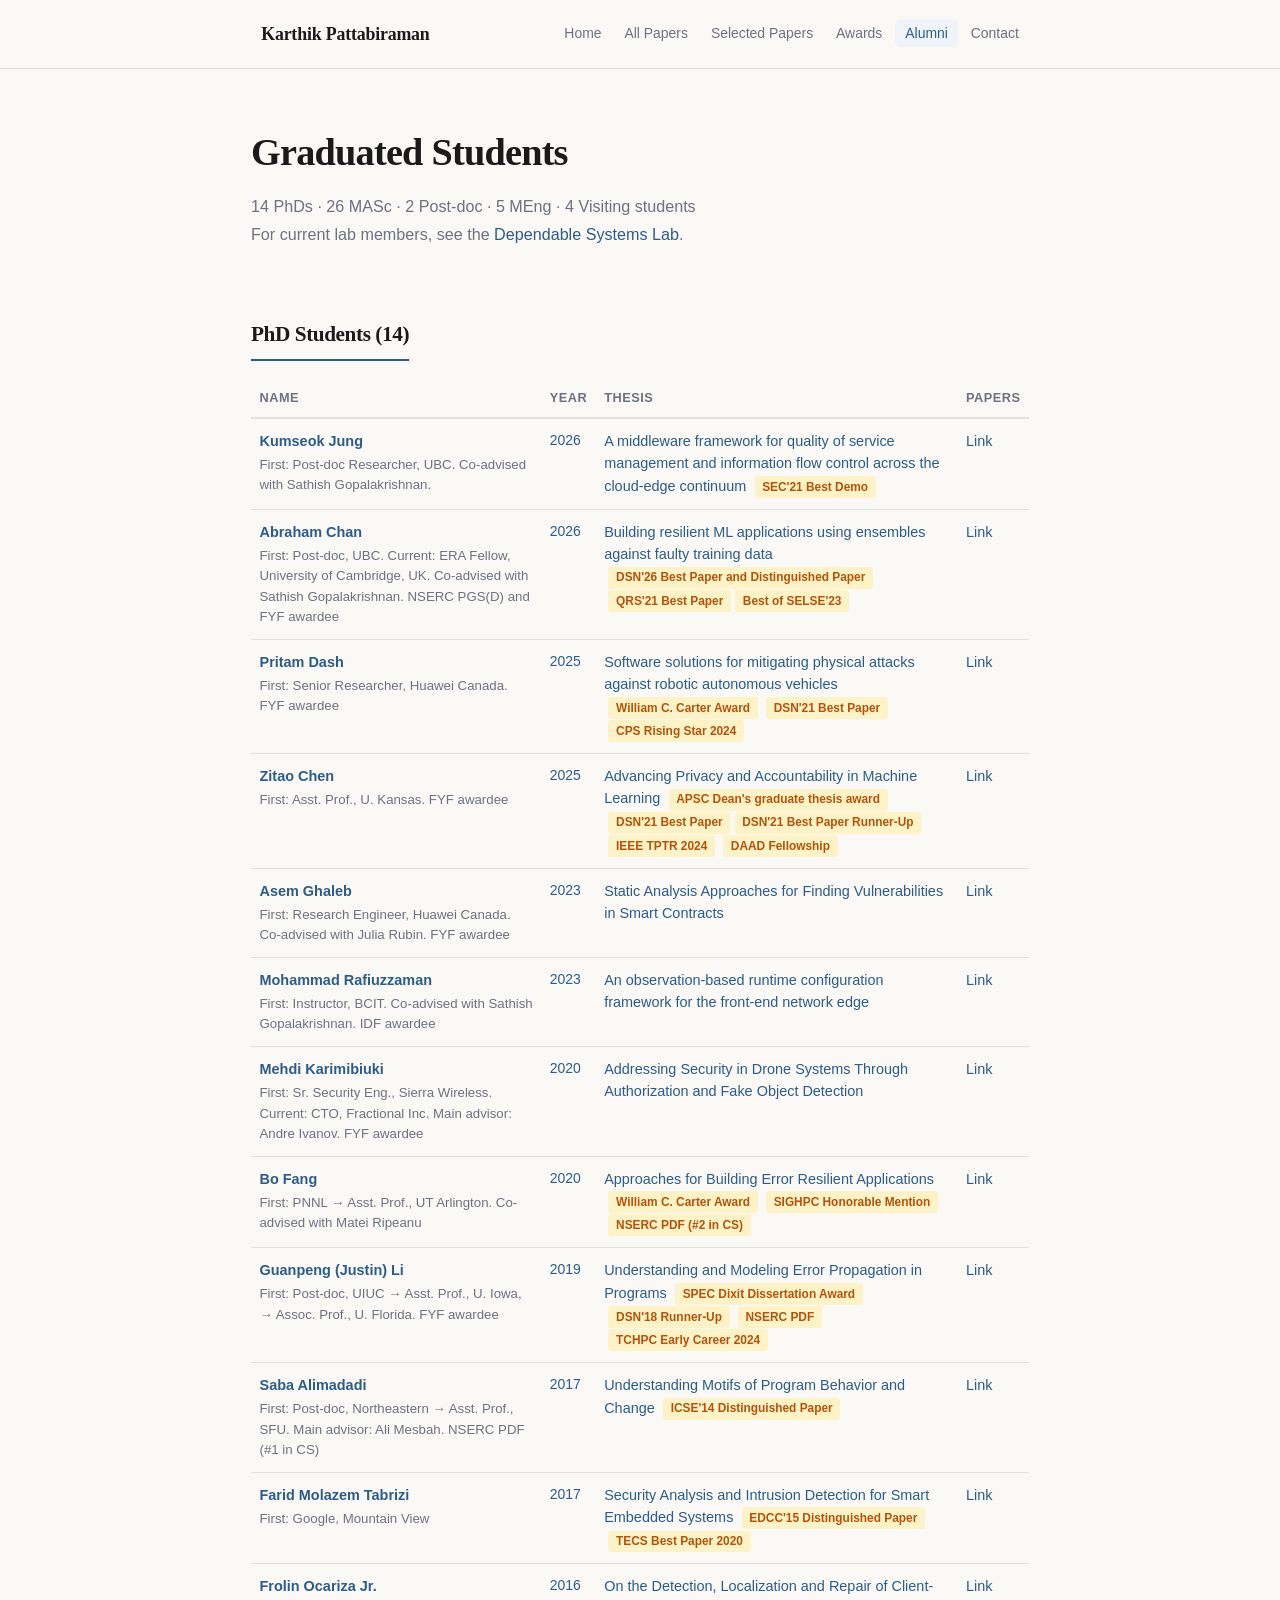
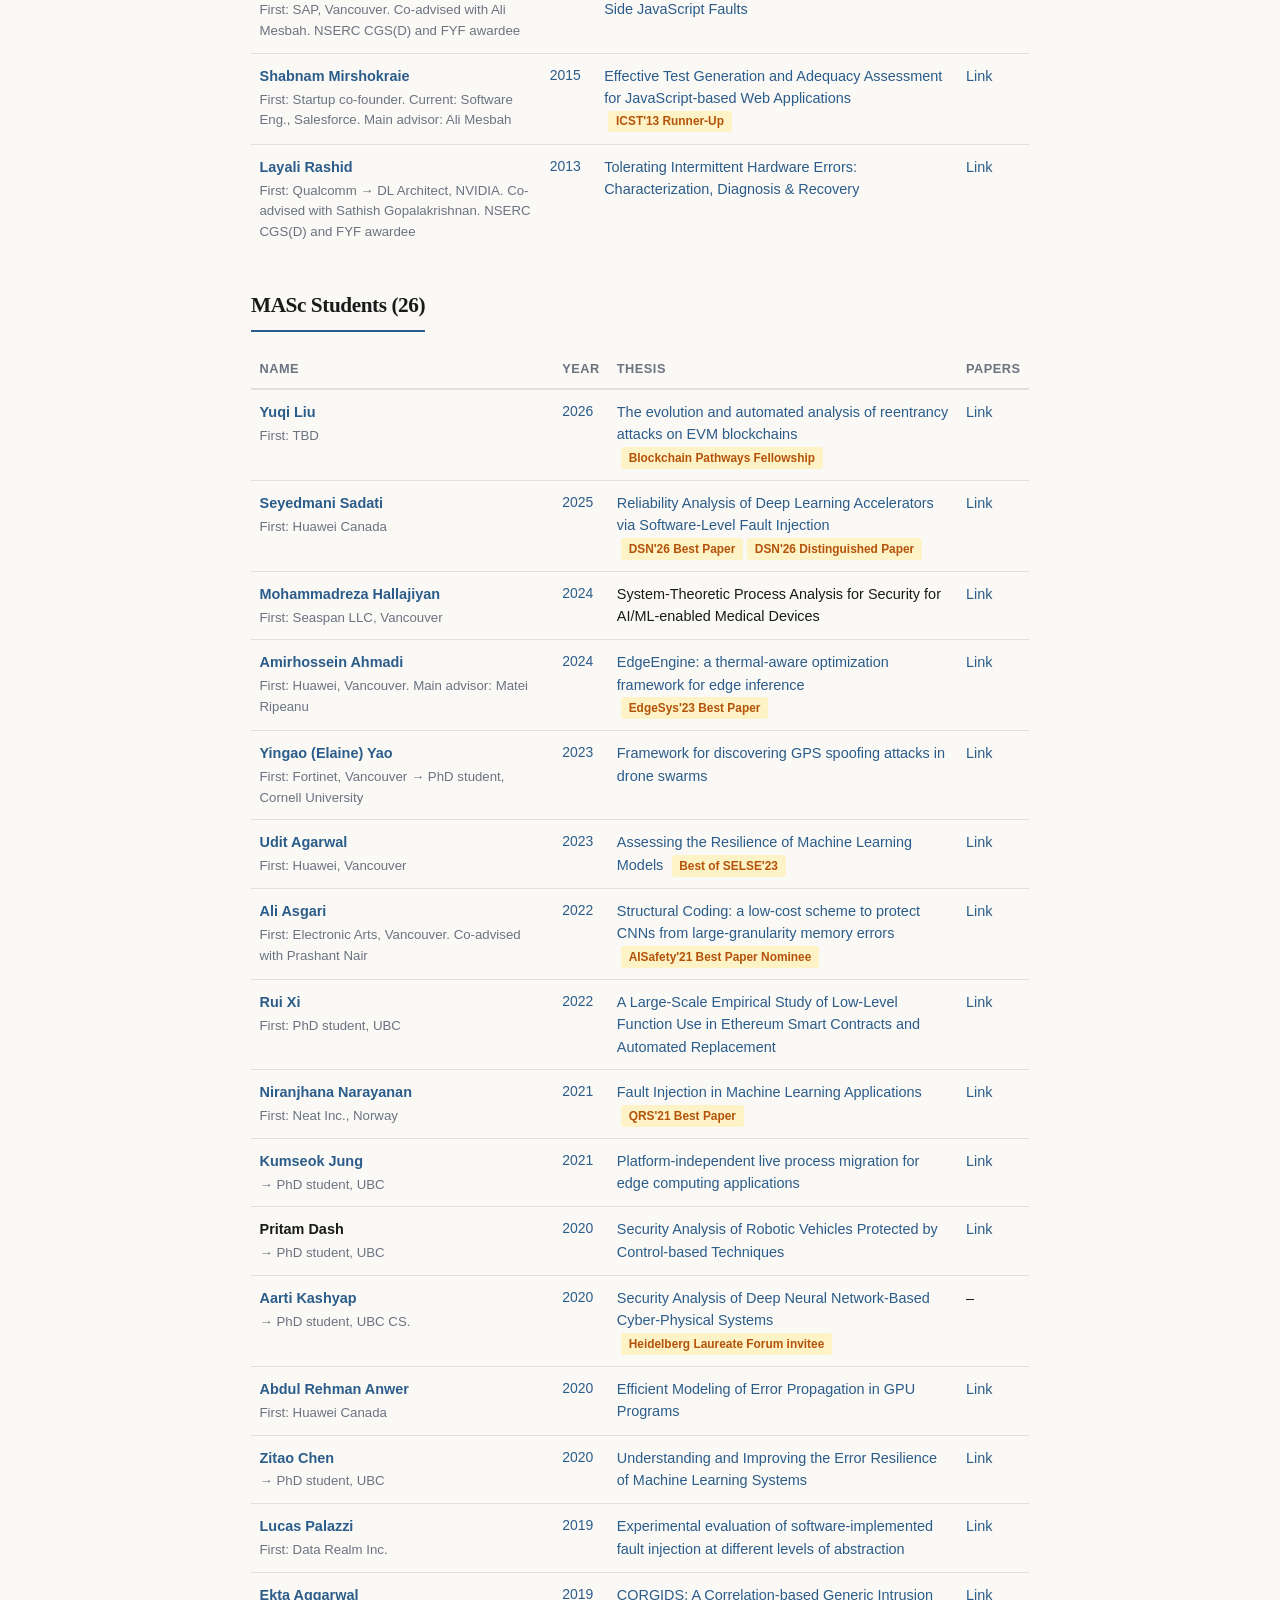
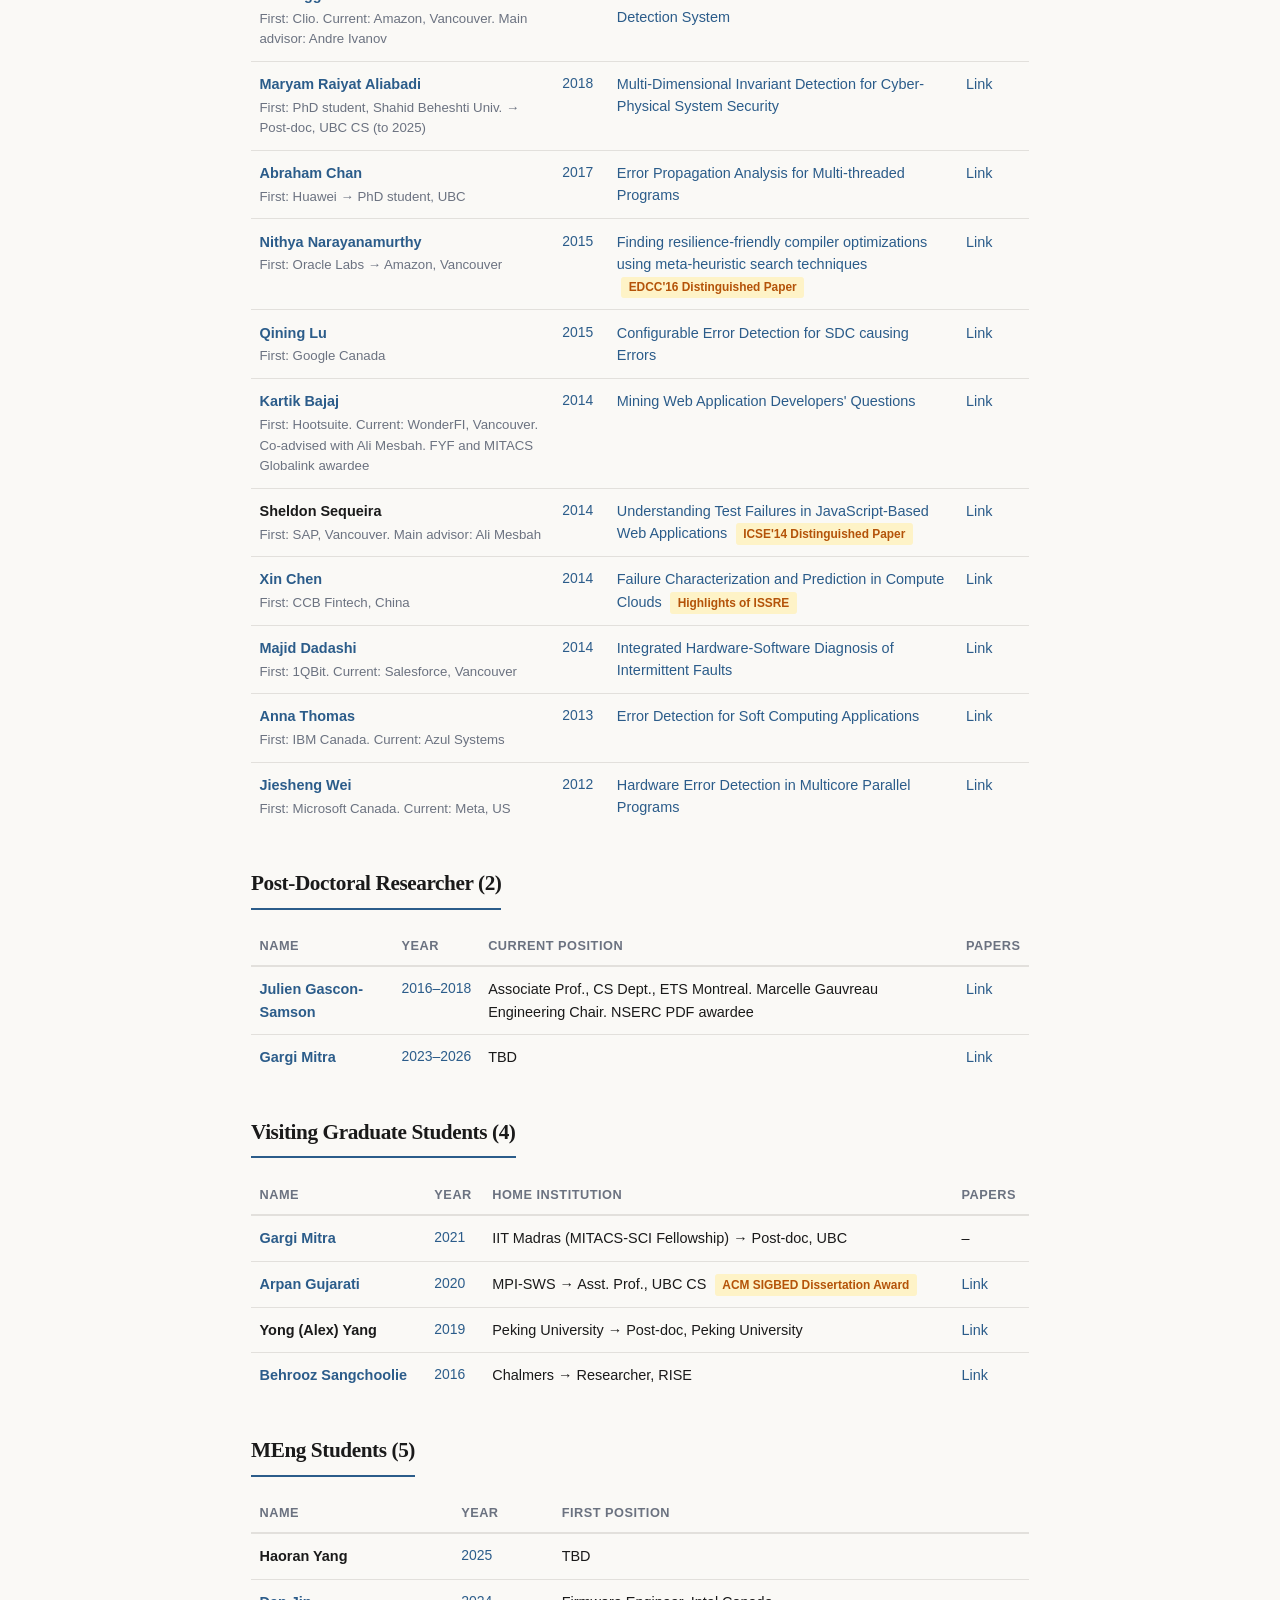
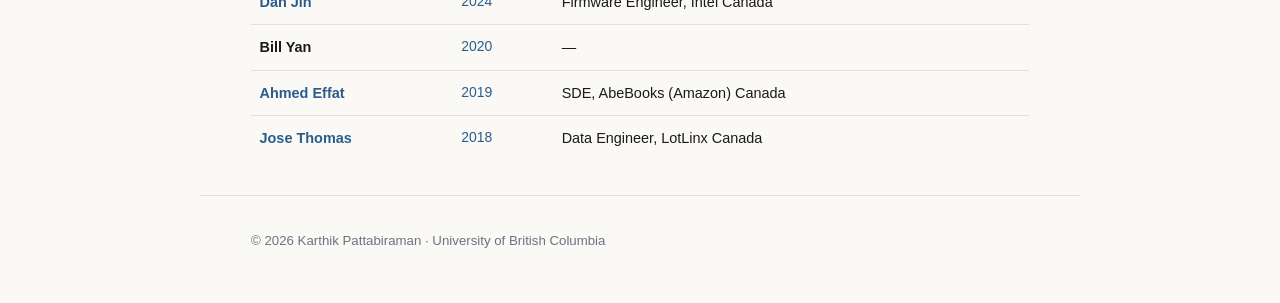
==== commit 0fb98c3a: "Updated to match CV" ====
--- a/alumni.html
+++ b/alumni.html
@@ -38,7 +38,7 @@
     <thead><tr><th>Name</th><th>Year</th><th>Thesis</th><th>Papers</th></tr></thead>
     <tbody>
       <tr><td><span class="alumni-name"><a href="https://jungkumseok.com/">Kumseok Jung</a></span><div class="first-pos">First: Post-doc Researcher, UBC. Co-advised with Sathish Gopalakrishnan. </div></td><td class="degree-cell">2026</td><td> <a href="https://open.library.ubc.ca/soa/cIRcle/collections/ubctheses/24/items/1.0451974">A middleware framework for quality of service management and information flow control across the cloud-edge continuum</a> <span class="award-badge">SEC'21 Best Demo</span> </td><td><a href="https://blogs.ubc.ca/dependablesystemslab/tag/kumseok/">Link</a></td></tr>
-      <tr><td><span class="alumni-name"><a href="https://people.ece.ubc.ca/abrahamc/">Abraham Chan</a></span><div class="first-pos">Co-advised with Sathish Gopalakrishnan. NSERC PGS(D) and FYF awardee</div></td><td class="degree-cell">2026</td><td><a href="https://open.library.ubc.ca/soa/cIRcle/collections/ubctheses/24/items/1.0451918">Building resilient ML applications using ensembles against faulty training data</a> <span class="award-badge">DSN'26 Best Paper and Distinguished Paper</span><span class="award-badge">QRS'21 Best Paper</span><span class="award-badge">Best of SELSE'23</span></td><td><a href="https://blogs.ubc.ca/dependablesystemslab/tag/abraham/">Link</a></td></tr>
+      <tr><td><span class="alumni-name"><a href="https://people.ece.ubc.ca/abrahamc/">Abraham Chan</a></span><div class="first-pos">First: Post-doc, UBC. Current: ERA Fellow, University of Cambridge, UK. Co-advised with Sathish Gopalakrishnan. NSERC PGS(D) and FYF awardee</div></td><td class="degree-cell">2026</td><td><a href="https://open.library.ubc.ca/soa/cIRcle/collections/ubctheses/24/items/1.0451918">Building resilient ML applications using ensembles against faulty training data</a> <span class="award-badge">DSN'26 Best Paper and Distinguished Paper</span><span class="award-badge">QRS'21 Best Paper</span><span class="award-badge">Best of SELSE'23</span></td><td><a href="https://blogs.ubc.ca/dependablesystemslab/tag/abraham/">Link</a></td></tr>
       <tr><td><span class="alumni-name"><a href="https://dashpritam.github.io/">Pritam Dash</a></span><div class="first-pos">First: Senior Researcher, Huawei Canada. FYF awardee</div></td><td class="degree-cell">2025</td><td><a href="https://open.library.ubc.ca/soa/cIRcle/collections/ubctheses/24/items/1.0450872">Software solutions for mitigating physical attacks against robotic autonomous vehicles</a> <span class="award-badge">William C. Carter Award</span> <span class="award-badge">DSN'21 Best Paper</span> <span class="award-badge">CPS Rising Star 2024</span></td><td><a href="https://blogs.ubc.ca/dependablesystemslab/tag/pritam/">Link</a></td></tr>
       <tr><td><span class="alumni-name"><a href="https://people.ece.ubc.ca/zitaoc/">Zitao Chen</a></span><div class="first-pos">First: Asst. Prof., U. Kansas. FYF awardee</div></td><td class="degree-cell">2025</td><td><a href="https://open.library.ubc.ca/soa/cIRcle/collections/ubctheses/24/items/1.0450322">Advancing Privacy and Accountability in Machine Learning</a> <span class="award-badge">APSC Dean's graduate thesis award</span><span class="award-badge">DSN'21 Best Paper</span><span class="award-badge">DSN'21 Best Paper Runner-Up</span> <span class="award-badge">IEEE TPTR 2024</span> <span class="award-badge">DAAD Fellowship</span></td><td><a href="https://blogs.ubc.ca/dependablesystemslab/tag/zitao/">Link</a></td></tr>
       <tr><td><span class="alumni-name"><a href="https://www.asemghaleb.com/">Asem Ghaleb</a></span><div class="first-pos">First: Research Engineer, Huawei Canada. Co-advised with Julia Rubin. FYF awardee</div></td><td class="degree-cell">2023</td><td><a href="http://hdl.handle.net/2429/85462">Static Analysis Approaches for Finding Vulnerabilities in Smart Contracts</a></td><td><a href="https://blogs.ubc.ca/dependablesystemslab/tag/asem/">Link</a></td></tr>
@@ -74,7 +74,7 @@
       <tr><td><span class="alumni-name"><a href="https://www.linkedin.com/in/zitao-chen-73b81399/">Zitao Chen</a></span><div class="first-pos">&rarr; PhD student, UBC</div></td><td class="degree-cell">2020</td><td><a href="https://open.library.ubc.ca/cIRcle/collections/ubctheses/24/items/1.0389875">Understanding and Improving the Error Resilience of Machine Learning Systems</a></td><td><a href="https://blogs.ubc.ca/dependablesystemslab/tag/zitao/">Link</a></td></tr>
       <tr><td><span class="alumni-name"><a href="https://www.linkedin.com/in/lucas-palazzi-41b3381a1/">Lucas Palazzi</a></span><div class="first-pos">First: Data Realm Inc.</div></td><td class="degree-cell">2019</td><td><a href="http://hdl.handle.net/2429/71948">Experimental evaluation of software-implemented fault injection at different levels of abstraction</a></td><td><a href="https://blogs.ubc.ca/dependablesystemslab/tag/Lucas/">Link</a></td></tr>
       <tr><td><span class="alumni-name"><a href="https://www.linkedin.com/in/ekta-aggarwal-b066855b/">Ekta Aggarwal</a></span><div class="first-pos">First: Clio. Current: Amazon, Vancouver. Main advisor: Andre Ivanov</div></td><td class="degree-cell">2019</td><td><a href="http://hdl.handle.net/2429/69740">CORGIDS: A Correlation-based Generic Intrusion Detection System</a></td><td><a href="https://blogs.ubc.ca/dependablesystemslab/tag/ekta/">Link</a></td></tr>
-      <tr><td><span class="alumni-name"><a href="https://www.linkedin.com/in/maryamraiyataliabadi">Maryam Raiyat Aliabadi</a></span><div class="first-pos">First: PhD student, Shahid Beheshti Univ. Current: Post-doc, UBC CS</div></td><td class="degree-cell">2018</td><td><a href="http://hdl.handle.net/2429/65643">Multi-Dimensional Invariant Detection for Cyber-Physical System Security</a></td><td><a href="https://blogs.ubc.ca/dependablesystemslab/tag/Maryam/">Link</a></td></tr>
+      <tr><td><span class="alumni-name"><a href="https://www.linkedin.com/in/maryamraiyataliabadi">Maryam Raiyat Aliabadi</a></span><div class="first-pos">First: PhD student, Shahid Beheshti Univ. &rarr; Post-doc, UBC CS (to 2025)</div></td><td class="degree-cell">2018</td><td><a href="http://hdl.handle.net/2429/65643">Multi-Dimensional Invariant Detection for Cyber-Physical System Security</a></td><td><a href="https://blogs.ubc.ca/dependablesystemslab/tag/Maryam/">Link</a></td></tr>
       <tr><td><span class="alumni-name"><a href="https://people.ece.ubc.ca/abrahamc/">Abraham Chan</a></span><div class="first-pos">First: Huawei &rarr; PhD student, UBC</div></td><td class="degree-cell">2017</td><td><a href="https://open.library.ubc.ca/cIRcle/collections/ubctheses/24/items/1.0354487">Error Propagation Analysis for Multi-threaded Programs</a></td><td><a href="https://blogs.ubc.ca/dependablesystemslab/tag/abraham/">Link</a></td></tr>
       <tr><td><span class="alumni-name"><a href="https://www.linkedin.com/in/nithyanarayanamurthy/">Nithya Narayanamurthy</a></span><div class="first-pos">First: Oracle Labs &rarr; Amazon, Vancouver</div></td><td class="degree-cell">2015</td><td><a href="https://circle.ubc.ca/handle/2429/54951">Finding resilience-friendly compiler optimizations using meta-heuristic search techniques</a> <span class="award-badge">EDCC'16 Distinguished Paper</span></td><td><a href="https://blogs.ubc.ca/dependablesystemslab/tag/Nithya/">Link</a></td></tr>
       <tr><td><span class="alumni-name"><a href="https://www.linkedin.com/pub/qining-lu/44/102/864">Qining Lu</a></span><div class="first-pos">First: Google Canada</div></td><td class="degree-cell">2015</td><td><a href="https://circle.ubc.ca/handle/2429/52144">Configurable Error Detection for SDC causing Errors</a></td><td><a href="https://blogs.ubc.ca/dependablesystemslab/tag/Qining/">Link</a></td></tr>
